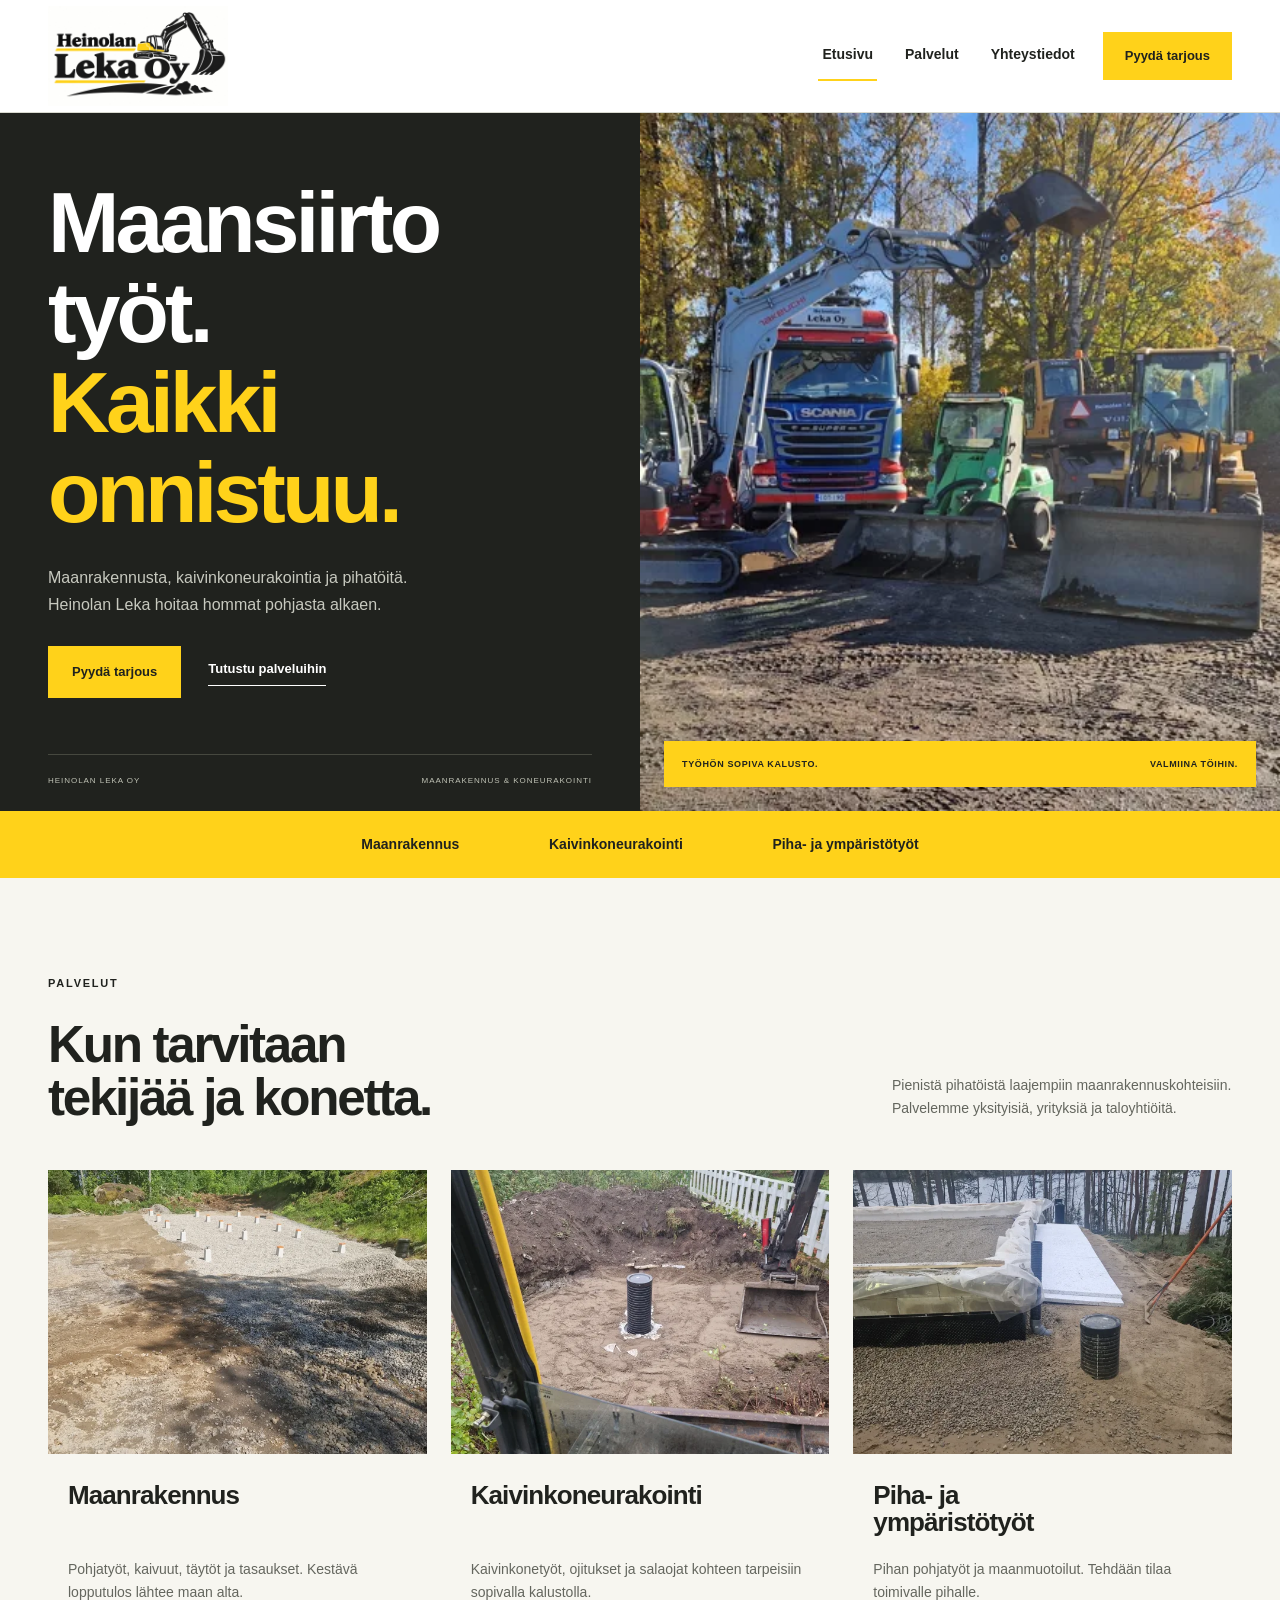
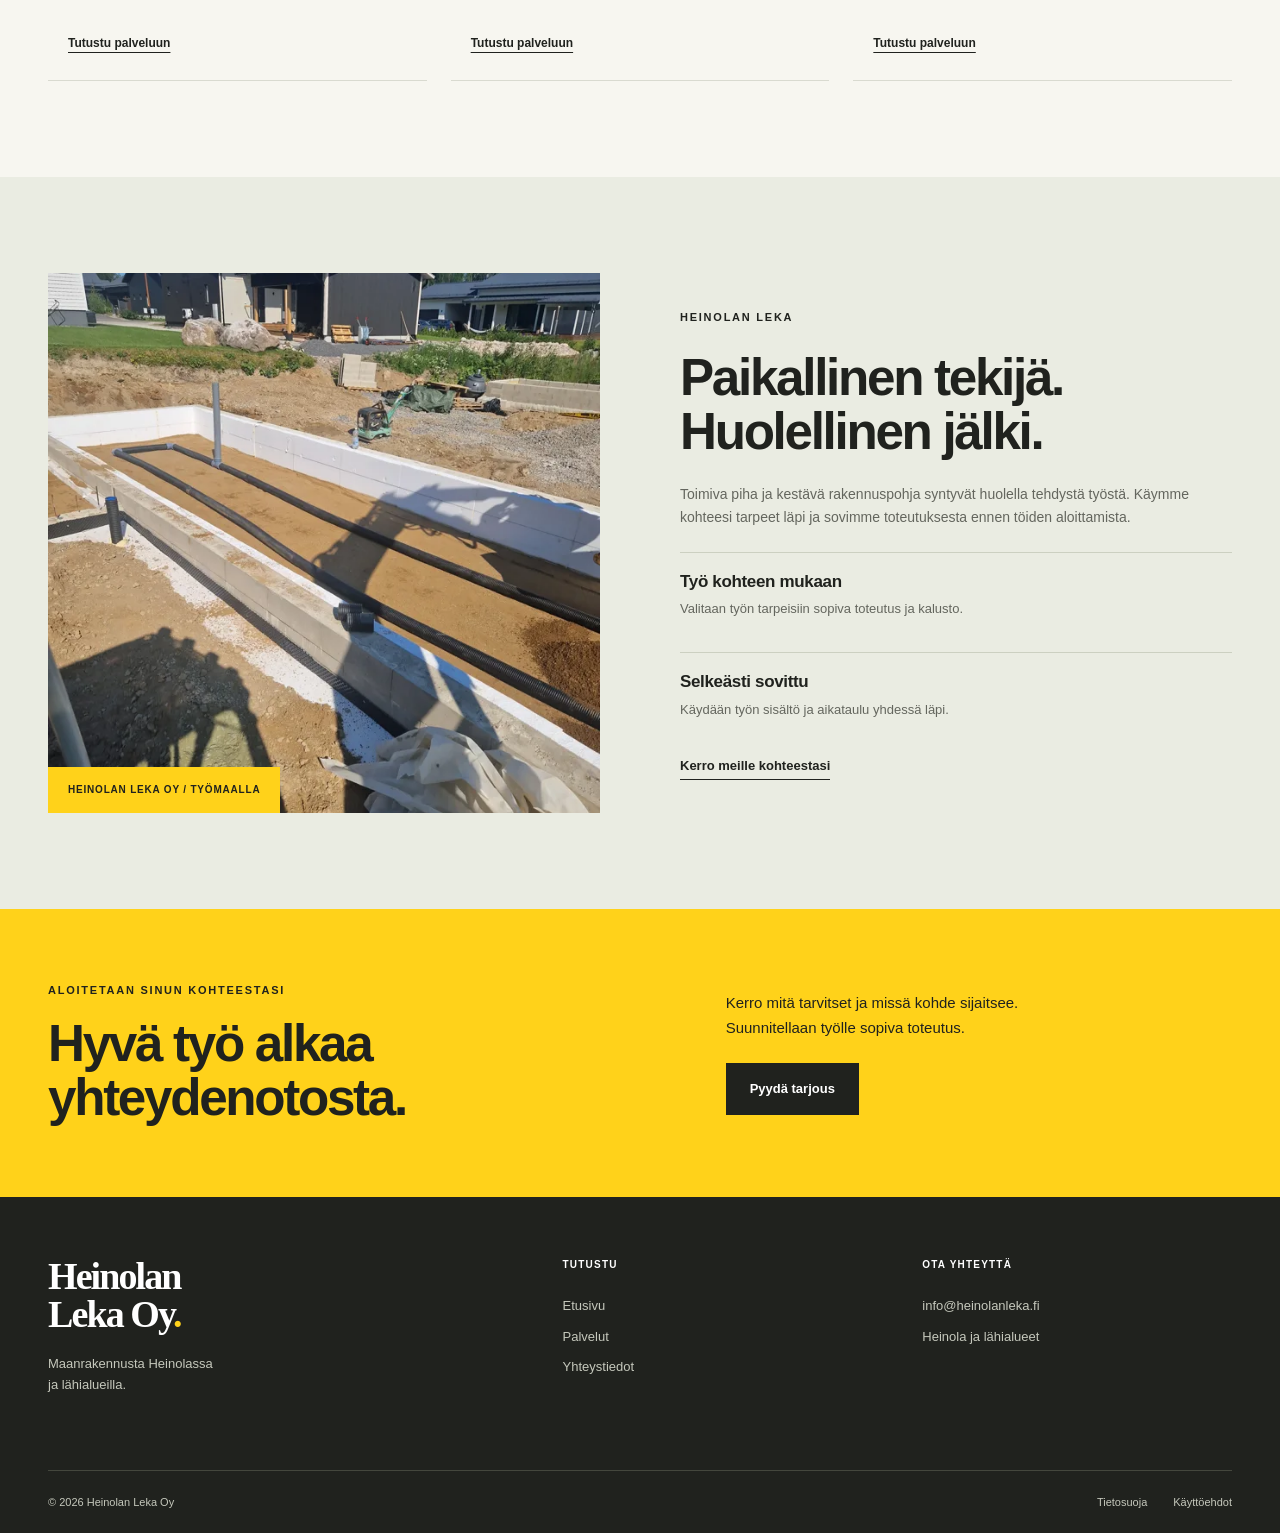
==== index.html @ 3a30fe79 "Add files via upload" ====
<!doctype html>
<html lang="fi">
  <head>
    <meta charset="UTF-8">
    <meta name="viewport" content="width=device-width, initial-scale=1">
    <meta name="description" content="Heinolan Leka Oy – maanrakennus, kaivinkonetyöt ja pihatyöt Heinolassa ja lähialueilla.">
    <meta name="theme-color" content="#ffd21a">
    <title>Maanrakennus ja koneurakointi | Heinolan Leka Oy</title>
    <link rel="stylesheet" href="styles.css">
    <script src="navigation.js" defer></script>
  </head>
  <body>
    <a class="skip-link" href="#sisalto">Siirry sisältöön</a>


    <header>
      <div class="container navigation">
        <a class="brand" href="index.html" aria-label="Heinolan Leka Oy, etusivu">
          <img src="assets/Logo.JPG" alt="Heinolan Leka Oy" width="1536" height="1024">
        </a>
        <button class="menu-toggle" type="button" aria-expanded="false" aria-controls="paavalikko" hidden>
          <span class="menu-icon" aria-hidden="true"><span></span><span></span><span></span></span>
          <span class="menu-label">Valikko</span>
        </button>
        <nav id="paavalikko" aria-label="Päänavigaatio">
          <a href="index.html" aria-current="page">Etusivu</a>
          <a href="palvelut.html">Palvelut</a>
          <a href="yhteystiedot.html">Yhteystiedot</a>
          <a class="button nav-cta" href="yhteystiedot.html">Pyydä tarjous</a>
        </nav>
      </div>
    </header>
    <main id="sisalto">

    
      <section class="hero">

        <div class="hero-copy">
          <h1>Maansiirto työt.<br><span>Kaikki<br>onnistuu.</span></h1>
          <p class="hero-description">Maanrakennusta, kaivinkoneurakointia ja pihatöitä. Heinolan Leka hoitaa hommat pohjasta alkaen.</p>

          <div class="hero-actions">
            <a class="button" href="yhteystiedot.html">Pyydä tarjous</a>
            <a class="text-link" href="palvelut.html">Tutustu palveluihin</a>
          </div>

          <div class="hero-footnote">
            <span>HEINOLAN LEKA OY</span>
            <span>MAANRAKENNUS & KONEURAKOINTI</span>
          </div>
        </div>

        <div class="hero-photo">
          <img src="assets/web/kalusto-1280.webp" srcset="assets/web/kalusto-640.webp 640w, assets/web/kalusto-1280.webp 1280w" sizes="(max-width: 700px) 100vw, 50vw" alt="Heinolan Leka Oy:n kaivinkoneita ja kuorma-auto" width="1280" height="960" fetchpriority="high">
          <div class="photo-caption">
            <span>TYÖHÖN SOPIVA KALUSTO.</span>
            <span>VALMIINA TÖIHIN.</span>
          </div>
        </div>
      </section>

      <div class="service-strip">
        <div class="container">
          <span>Maanrakennus</span>
          <span>Kaivinkoneurakointi</span>
          <span>Piha- ja ympäristötyöt</span>
        </div>
      </div>

      <section class="services">
        <div class="container">
          <div class="section-heading">
            <div>
              <p class="eyebrow">PALVELUT</p>
              <h2>Kun tarvitaan<br>tekijää ja konetta.</h2>
            </div>
            <p>Pienistä pihatöistä laajempiin maanrakennuskohteisiin. Palvelemme yksityisiä, yrityksiä ja taloyhtiöitä.</p>
          </div>
          <div class="service-grid">
            <a class="service-card" href="palvelut.html#maanrakennus">
              <img class="service-card-photo" src="assets/web/20250701_133553-1280.webp" srcset="assets/web/20250701_133553-640.webp 640w, assets/web/20250701_133553-1280.webp 1280w" sizes="(max-width: 700px) 100vw, 33vw" alt="Tasattu sorapohja ja perustusten paikat metsäisellä tontilla" width="1280" height="1707" loading="lazy">
              <h3>Maanrakennus</h3>
              <p>Pohjatyöt, kaivuut, täytöt ja tasaukset. Kestävä lopputulos lähtee maan alta.</p>
              <span class="card-link">Tutustu palveluun</span>
            </a><a class="service-card" href="palvelut.html#koneurakointi">
              <img class="service-card-photo" src="assets/web/20240918_081945-1280.webp" srcset="assets/web/20240918_081945-640.webp 640w, assets/web/20240918_081945-1280.webp 1280w" sizes="(max-width: 700px) 100vw, 33vw" alt="Kaivinkone pihan kaivuutöissä" width="1280" height="1707" loading="lazy">
              <h3>Kaivinkoneurakointi</h3>
              <p>Kaivinkonetyöt, ojitukset ja salaojat kohteen tarpeisiin sopivalla kalustolla.</p>
              <span class="card-link">Tutustu palveluun</span>
            </a><a class="service-card" href="palvelut.html#pihatyot">
              <img class="service-card-photo" src="assets/web/20251127_103217-1280.webp" srcset="assets/web/20251127_103217-640.webp 640w, assets/web/20251127_103217-1280.webp 1280w" sizes="(max-width: 700px) 100vw, 33vw" alt="Rakennuksen vierustan soratäyttöä ja tasattua piha-aluetta" width="1280" height="1707" loading="lazy">
              <h3>Piha- ja ympäristötyöt</h3>
              <p>Pihan pohjatyöt ja maanmuotoilut. Tehdään tilaa toimivalle pihalle.</p>
              <span class="card-link">Tutustu palveluun</span>
            </a>
          </div>
        </div>
      </section>

      <section class="about">

        <div class="container about-grid">
          <div class="equipment-photo">
            <img src="assets/web/20250718_104400-1280.webp" srcset="assets/web/20250718_104400-640.webp 640w, assets/web/20250718_104400-1280.webp 1280w" sizes="(max-width: 700px) 100vw, 50vw" alt="Rakennuksen perustuksia ja pohjatöitä kesäisellä työmaalla" width="1280" height="1707" loading="lazy">
            <span>HEINOLAN LEKA OY / TYÖMAALLA</span>
          </div>
          <div>
            <p class="eyebrow">HEINOLAN LEKA</p>
            <h2>Paikallinen tekijä.<br>Huolellinen jälki.</h2>
            <p>Toimiva piha ja kestävä rakennuspohja syntyvät huolella tehdystä työstä. Käymme kohteesi tarpeet läpi ja sovimme toteutuksesta ennen töiden aloittamista.</p>
            <div class="principle">
              <div>
                <h3>Työ kohteen mukaan</h3>
                <p>Valitaan työn tarpeisiin sopiva toteutus ja kalusto.</p>
              </div>
            </div>
            <div class="principle">
              <div>
                <h3>Selkeästi sovittu</h3>
                <p>Käydään työn sisältö ja aikataulu yhdessä läpi.</p>
              </div>
            </div>
            <a class="text-link" href="yhteystiedot.html">Kerro meille kohteestasi</a>
          </div>
        </div>
      </section>

      <section class="cta">
        <div class="container">
          <div>
            <p class="eyebrow">ALOITETAAN SINUN KOHTEESTASI</p>
            <h2>Hyvä työ alkaa<br>yhteydenotosta.</h2>
          </div>
          <div>
            <p>Kerro mitä tarvitset ja missä kohde sijaitsee.<br>Suunnitellaan työlle sopiva toteutus.</p>
            <a class="button dark" href="yhteystiedot.html">Pyydä tarjous</a>
          </div>
        </div>
      </section>
    </main>

    <footer>

      <div class="container footer-main">
        <div>
          <a class="footer-brand" href="index.html">Heinolan<br>Leka Oy<span>.</span></a>
          <p>Maanrakennusta Heinolassa<br>ja lähialueilla.</p>
        </div>
        <div>
          <p class="footer-label">TUTUSTU</p>
          <a href="index.html">Etusivu</a>
          <a href="palvelut.html">Palvelut</a>
          <a href="yhteystiedot.html">Yhteystiedot</a>
        </div>
        <div>
          <p class="footer-label">OTA YHTEYTTÄ</p>
          <a href="mailto:info@heinolanleka.fi">info@heinolanleka.fi</a>
          <p>Heinola ja lähialueet</p>
        </div>
      </div>

      <div class="container footer-bottom">
        <span>© 2026 Heinolan Leka Oy</span>
        <div>
          <a href="tietosuoja.html">Tietosuoja</a>
          <a href="kayttoehdot.html">Käyttöehdot</a>
        </div>
      </div>
    </footer>
  </body>
</html>
---- styles.css ----
:root{--yellow:#ffd21a;--ink:#20221e;--paper:#f7f6f0;--muted:#64665e;--line:#d9dad0}*{box-sizing:border-box}html{scroll-behavior:smooth;scroll-padding-top:24px}body{margin:0;background:var(--paper);color:var(--ink);font:16px/1.65 Arial,Helvetica,sans-serif}a{color:inherit;text-decoration:none}img{display:block;max-width:100%}p{margin:0 0 22px}h1,h2,h3{margin:0;font-weight:800;line-height:1.05;letter-spacing:-.045em}h1{font-size:clamp(54px,6.7vw,102px)}h2{font-size:clamp(36px,4vw,58px)}h3{font-size:26px;letter-spacing:-.035em}.container{width:min(1240px,calc(100% - 96px));margin-inline:auto}section{padding:96px 0}.eyebrow{font-size:11px;font-weight:700;letter-spacing:.16em;margin-bottom:25px}.button{display:inline-flex;align-items:center;justify-content:space-between;gap:32px;padding:17px 24px;background:var(--yellow);color:var(--ink);font-size:13px;font-weight:700;line-height:1.4;transition:background .2s,transform .2s}.button:hover{background:#edbf00;transform:translateY(-2px)}.button.dark{background:var(--ink);color:white}.button.dark:hover{background:#3c4036}.text-link{font-size:13px;font-weight:700;border-bottom:1px solid;padding-bottom:6px}.text-link:hover{color:#706000}a:focus-visible{outline:3px solid #937700;outline-offset:5px}.skip-link{position:fixed;top:-80px;left:12px;z-index:10;padding:12px;background:var(--yellow)}.skip-link:focus{top:12px}header{background:#fff;border-bottom:1px solid var(--line)}.navigation{display:flex;align-items:center;justify-content:space-between;min-height:112px;gap:28px}.brand{width:180px;height:100px;overflow:hidden;display:flex;align-items:center}.brand img{width:180px;height:120px;object-fit:contain}.navigation nav{display:flex;gap:36px;margin-left:auto;margin-right:34px;font-size:13px;font-weight:700}.navigation nav a{padding:12px 0;border-bottom:2px solid transparent}.navigation nav a:hover,.navigation nav a[aria-current]{border-color:var(--yellow)}.hero{display:grid;grid-template-columns:1fr 1fr;padding:0;background:var(--ink);color:white}.hero-copy{padding:64px 48px 24px max(48px,calc((100vw - 1240px)/2));display:flex;flex-direction:column}.hero h1 span{color:var(--yellow)}.hero-description{max-width:405px;font-size:16px;color:#c7c9bf;margin:28px 0}.hero-actions{display:flex;align-items:center;gap:27px;margin-bottom:56px}.hero-actions .text-link:hover{color:var(--yellow)}.hero-footnote{border-top:1px solid #46483f;padding-top:19px;display:flex;justify-content:space-between;gap:15px;font-size:8px;letter-spacing:.12em;color:#c0c3b6;margin-top:auto}.hero-photo{position:relative;min-height:660px;overflow:hidden}.hero-photo>img{width:100%;height:100%;position:absolute;object-fit:cover;object-position:56% center}.photo-caption{position:absolute;bottom:24px;left:24px;right:24px;display:flex;justify-content:space-between;gap:16px;background:var(--yellow);padding:16px 18px;font-size:9px;color:var(--ink);font-weight:700;letter-spacing:.07em}.service-strip{background:var(--yellow);padding:22px 0}.service-strip .container{display:flex;align-items:center;justify-content:space-between;gap:20px;font-size:14px;font-weight:700}.section-heading{display:flex;justify-content:space-between;align-items:flex-end;gap:60px;margin-bottom:45px}.section-heading>p{max-width:340px;color:var(--muted);font-size:14px;margin:0 0 5px}.service-grid{display:grid;grid-template-columns:repeat(3,1fr);border:1px solid var(--line)}.service-card{padding:30px;display:flex;flex-direction:column;transition:background .2s}.service-card+.service-card{border-left:1px solid var(--line)}.service-card:hover{background:#eeede3}.service-card h3{max-width:250px;min-height:56px}.service-card p{color:var(--muted);font-size:14px;margin:20px 0 30px}.card-link{margin-top:auto;font-size:12px;font-weight:700;display:flex;justify-content:space-between}.about{background:#eaece2}.about-grid{display:grid;grid-template-columns:1fr 1fr;gap:80px;align-items:center}.equipment-photo{position:relative;height:540px}.equipment-photo img{height:100%;width:100%;object-fit:cover}.equipment-photo>span{position:absolute;bottom:0;left:0;padding:15px 20px;background:var(--yellow);font-size:10px;letter-spacing:.08em;font-weight:700}.about-grid h2{margin-bottom:25px}.about-grid>div>p:not(.eyebrow){color:var(--muted);font-size:14px}.principle{display:flex;gap:22px;border-top:1px solid #ccd0c1;padding-top:20px;margin-bottom:10px}.principle h3{font-size:17px;letter-spacing:-.02em;margin-bottom:8px}.principle p{font-size:13px;color:var(--muted)}.cta{background:var(--yellow);padding:72px 0}.cta .container{display:grid;grid-template-columns:1.2fr 1fr;gap:70px;align-items:center}.cta p:not(.eyebrow){font-size:15px}.cta .eyebrow{margin-bottom:18px}footer{background:var(--ink);color:#c5c8bc;padding:60px 0 0;font-size:13px}.footer-main{display:grid;grid-template-columns:1.5fr 1fr 1fr;gap:50px;padding-bottom:52px}.footer-brand{font-family:Georgia,serif;font-size:38px;font-weight:bold;color:white;line-height:1;letter-spacing:-.05em;margin-bottom:20px!important}.footer-brand span{color:var(--yellow)}.footer-main a{display:block;margin-bottom:9px}.footer-main a:hover{color:var(--yellow)}.footer-label{font-size:10px;letter-spacing:.12em;color:#fff;font-weight:700}.footer-bottom{border-top:1px solid #44473d;padding-block:22px;display:flex;justify-content:space-between;font-size:11px}.footer-bottom div{display:flex;gap:26px}.page-heading{background:var(--ink);color:white;padding:80px 0}.page-heading h1{font-size:clamp(50px,6vw,82px)}.page-heading h1 span{color:var(--yellow)}.page-heading>.container>p:last-child{max-width:540px;margin:26px 0 0;color:#c7c9bf}.details{padding:25px 0 70px}.detail-row{display:grid;grid-template-columns:1.8fr 1fr;gap:35px;padding:65px 0;border-bottom:1px solid var(--line);scroll-margin-top:20px}.detail-row h2{font-size:36px;margin-bottom:22px}.detail-row p{color:var(--muted);max-width:570px}.detail-row ul{list-style:none;padding:0;margin:0 0 0 25px}.detail-row li{padding:12px 0;border-bottom:1px solid var(--line);font-size:14px}.contact-grid{display:grid;grid-template-columns:1fr 1fr;gap:85px}.contact-email{display:flex;justify-content:space-between;gap:15px;font-size:clamp(18px,2.3vw,30px);border-bottom:1px solid var(--line);padding:35px 0 22px;letter-spacing:-.035em}.contact-email:hover{color:#746000}.area{margin-top:26px;font-size:14px}.contact-guide{background:#eaece2;padding:38px}.contact-guide h3{font-size:28px}.contact-guide ul{padding-left:22px;color:var(--muted);font-size:14px;margin:25px 0}.contact-guide li{padding:5px 0}.contact-photo{height:350px}.contact-photo img{width:100%;height:100%;object-fit:cover;object-position:center 57%}.legal-page{max-width:780px}.legal-page h1{font-size:clamp(38px,6vw,64px);overflow-wrap:anywhere}.legal-page h2{font-size:26px;margin:35px 0 18px}.legal-page p{color:var(--muted)}
@media(min-width:1600px){.hero-copy{padding-right:80px}.hero-photo{min-height:740px}}
@media(max-width:1000px){.container{width:calc(100% - 48px)}.navigation nav{gap:22px;margin-right:0}.hero-copy{padding:45px 26px 24px}.hero h1{font-size:70px}.hero-photo{min-height:630px}.hero-actions{align-items:flex-start;flex-direction:column;gap:22px}.hero-footnote{flex-direction:column;gap:5px}.about-grid{gap:40px}.service-card{padding:24px}.service-card h3{font-size:24px}.contact-grid{gap:35px}}
@media(max-width:700px){section{padding:60px 0}.container{width:calc(100% - 36px)}.navigation{min-height:0;gap:12px;flex-wrap:wrap;padding-top:4px}.brand{width:135px;height:83px}.brand img{width:135px;height:90px}.navigation .nav-cta{order:1;padding:12px 16px;font-size:12px;gap:18px}.navigation nav{order:2;flex-basis:100%;justify-content:space-between;margin:0;gap:20px;border-top:1px solid var(--line);font-size:12px}.navigation nav a{padding:12px 0}.hero{grid-template-columns:1fr}.hero-copy{padding:38px 22px 22px}.hero h1{font-size:clamp(58px,13vw,82px)}.hero-description{max-width:390px;font-size:15px;margin:24px 0}.hero-actions{flex-direction:row;align-items:center;gap:20px;margin-bottom:35px}.hero-actions .button{padding:15px 18px;gap:20px}.hero-actions .text-link{font-size:12px}.hero-footnote{flex-direction:row;font-size:7px;gap:10px}.hero-photo{min-height:340px}.photo-caption{left:18px;right:18px;bottom:18px;font-size:8px;padding:13px}.service-strip{padding:17px 0}.service-strip .container{gap:10px;flex-wrap:wrap;justify-content:center;font-size:10px}.section-heading{display:block;margin-bottom:30px}.section-heading>p{margin-top:24px;max-width:100%}.service-grid{grid-template-columns:1fr}.service-card+.service-card{border-left:0;border-top:1px solid var(--line)}.service-card h3{min-height:0;max-width:none;font-size:28px}.service-card p{margin:18px 0 24px}.about-grid{grid-template-columns:1fr;gap:35px}.equipment-photo{height:330px}.cta .container{grid-template-columns:1fr;gap:28px}.cta{padding:52px 0}.footer-main{grid-template-columns:1fr 1fr;gap:30px}.footer-main>div:first-child{grid-column:1/-1}.footer-main>div:last-child{overflow-wrap:anywhere}.footer-bottom{gap:15px;flex-wrap:wrap}.page-heading{padding:54px 0}.detail-row{grid-template-columns:1fr;gap:15px;padding:40px 0}.detail-row h2{font-size:29px;overflow-wrap:anywhere}.detail-row ul{grid-column:1;margin:12px 0 0}.contact-grid{grid-template-columns:1fr;gap:40px}.contact-guide{padding:28px}.contact-photo{height:260px}.eyebrow{font-size:10px;margin-bottom:20px}}
@media(prefers-reduced-motion:reduce){html{scroll-behavior:auto}*,*:before,*:after{transition:none!important}}

.service-strip .container{justify-content:center;gap:clamp(24px,7vw,110px)}
.service-grid{border:0;gap:24px}
.service-card{padding:0 0 26px;border-bottom:1px solid var(--line)}
.service-card+.service-card{border-left:0}
.service-card-photo{width:100%;height:auto;aspect-ratio:4/3;object-fit:cover;object-position:center 48%;margin-bottom:28px}
.service-card h3,.service-card p,.service-card .card-link{margin-left:20px;margin-right:20px}
.card-link{text-decoration:underline;text-underline-offset:5px}
.detail-row{grid-template-columns:1fr 1fr;gap:64px;align-items:center}
.detail-row>div{min-width:0}
.detail-row ul{margin:28px 0 0;max-width:570px}
.detail-photo{width:100%;height:auto;aspect-ratio:4/5;object-fit:cover;max-height:580px}
.detail-row:nth-child(even) .detail-photo{grid-column:1;grid-row:1}
.detail-row:nth-child(even)>div{grid-column:2;grid-row:1}
.equipment-photo img{object-position:center 48%}
@media(max-width:1000px){.detail-row{gap:32px}.service-grid{gap:16px}.service-card h3,.service-card p,.service-card .card-link{margin-left:12px;margin-right:12px}}
@media(max-width:700px){.service-strip .container{gap:8px 22px}.service-grid{gap:30px}.service-card+.service-card{border-top:0}.service-card-photo{aspect-ratio:4/3;margin-bottom:24px}.detail-row{grid-template-columns:1fr;gap:28px}.detail-row:nth-child(even) .detail-photo,.detail-row:nth-child(even)>div{grid-column:auto;grid-row:auto}.detail-photo{aspect-ratio:4/3;max-height:none}.equipment-photo{height:auto;aspect-ratio:4/5}}

.service-card h3,.detail-row h2{overflow-wrap:anywhere}

[hidden]{display:none!important}
.navigation{flex-wrap:wrap;gap:0 24px;padding-block:6px}
.brand{flex-shrink:0}
.menu-toggle{display:inline-flex;align-items:center;justify-content:center;gap:12px;min-height:48px;margin-left:auto;padding:12px 16px;border:1px solid var(--line);background:var(--paper);color:var(--ink);font:700 13px/1.4 Arial,Helvetica,sans-serif;cursor:pointer}
.menu-toggle:hover{background:var(--yellow)}
.menu-toggle:focus-visible{outline:3px solid #937700;outline-offset:5px}
.menu-icon{display:grid;gap:5px;width:22px}
.menu-icon span{height:2px;background:currentColor;transition:transform .2s,opacity .2s}
.menu-toggle[aria-expanded="true"] .menu-icon span:first-child{transform:translateY(7px) rotate(45deg)}
.menu-toggle[aria-expanded="true"] .menu-icon span:nth-child(2){opacity:0}
.menu-toggle[aria-expanded="true"] .menu-icon span:last-child{transform:translateY(-7px) rotate(-45deg)}
.navigation nav{order:2;flex-basis:100%;display:flex;align-items:center;justify-content:flex-end;flex-wrap:wrap;gap:12px 32px;margin:0;padding:16px 0;border-top:1px solid var(--line);font-size:14px}
.navigation nav a{min-height:48px;display:inline-flex;align-items:center;padding:12px 4px}
.navigation nav .nav-cta{padding:14px 22px;border:0}
@media(min-width:901px){
  .navigation{flex-wrap:nowrap}
  .navigation nav{flex-basis:auto;flex-wrap:nowrap;margin-left:auto;padding:0;border-top:0;gap:24px}
}

.hero>*,.about-grid>*,.service-grid>*,.contact-grid>*,.cta .container>*,.footer-main>*{min-width:0}
h1,h2,h3,.contact-email{overflow-wrap:anywhere}
.hero-actions,.hero-footnote,.photo-caption{flex-wrap:wrap}
.button{max-width:100%}
@media(min-width:701px) and (max-width:1000px){
  .hero h1{font-size:clamp(48px,7vw,70px)}
  .service-grid{grid-template-columns:repeat(2,minmax(0,1fr))}
  .service-card:last-child{grid-column:1/-1;max-width:calc((100% - 16px)/2)}
  .section-heading{gap:32px}
  .about-grid{gap:28px}
  .cta .container{gap:32px}
  .footer-main{gap:24px}
}
@media(max-width:700px){
  .navigation nav{align-items:stretch;flex-direction:column;gap:4px;padding-block:12px 18px}
  .navigation nav a{padding-inline:14px}
  .navigation nav .nav-cta{justify-content:center;margin-top:8px;font-size:14px}
  .hero h1{font-size:clamp(46px,12vw,82px)}
  .page-heading h1{font-size:clamp(38px,9vw,60px)}
  .hero-actions{gap:18px 20px}
  .hero-actions .text-link{display:inline-flex;align-items:center;min-height:44px}
  .footer-bottom a{display:inline-flex;align-items:center;min-height:44px}
  .footer-main a:not(.footer-brand){min-height:44px;display:flex;align-items:center}
}
@media(max-width:380px){
  .menu-toggle{padding:12px;gap:8px;font-size:12px}
  .navigation{column-gap:8px}
  .footer-main{grid-template-columns:1fr}
  .contact-guide{padding:22px}
}
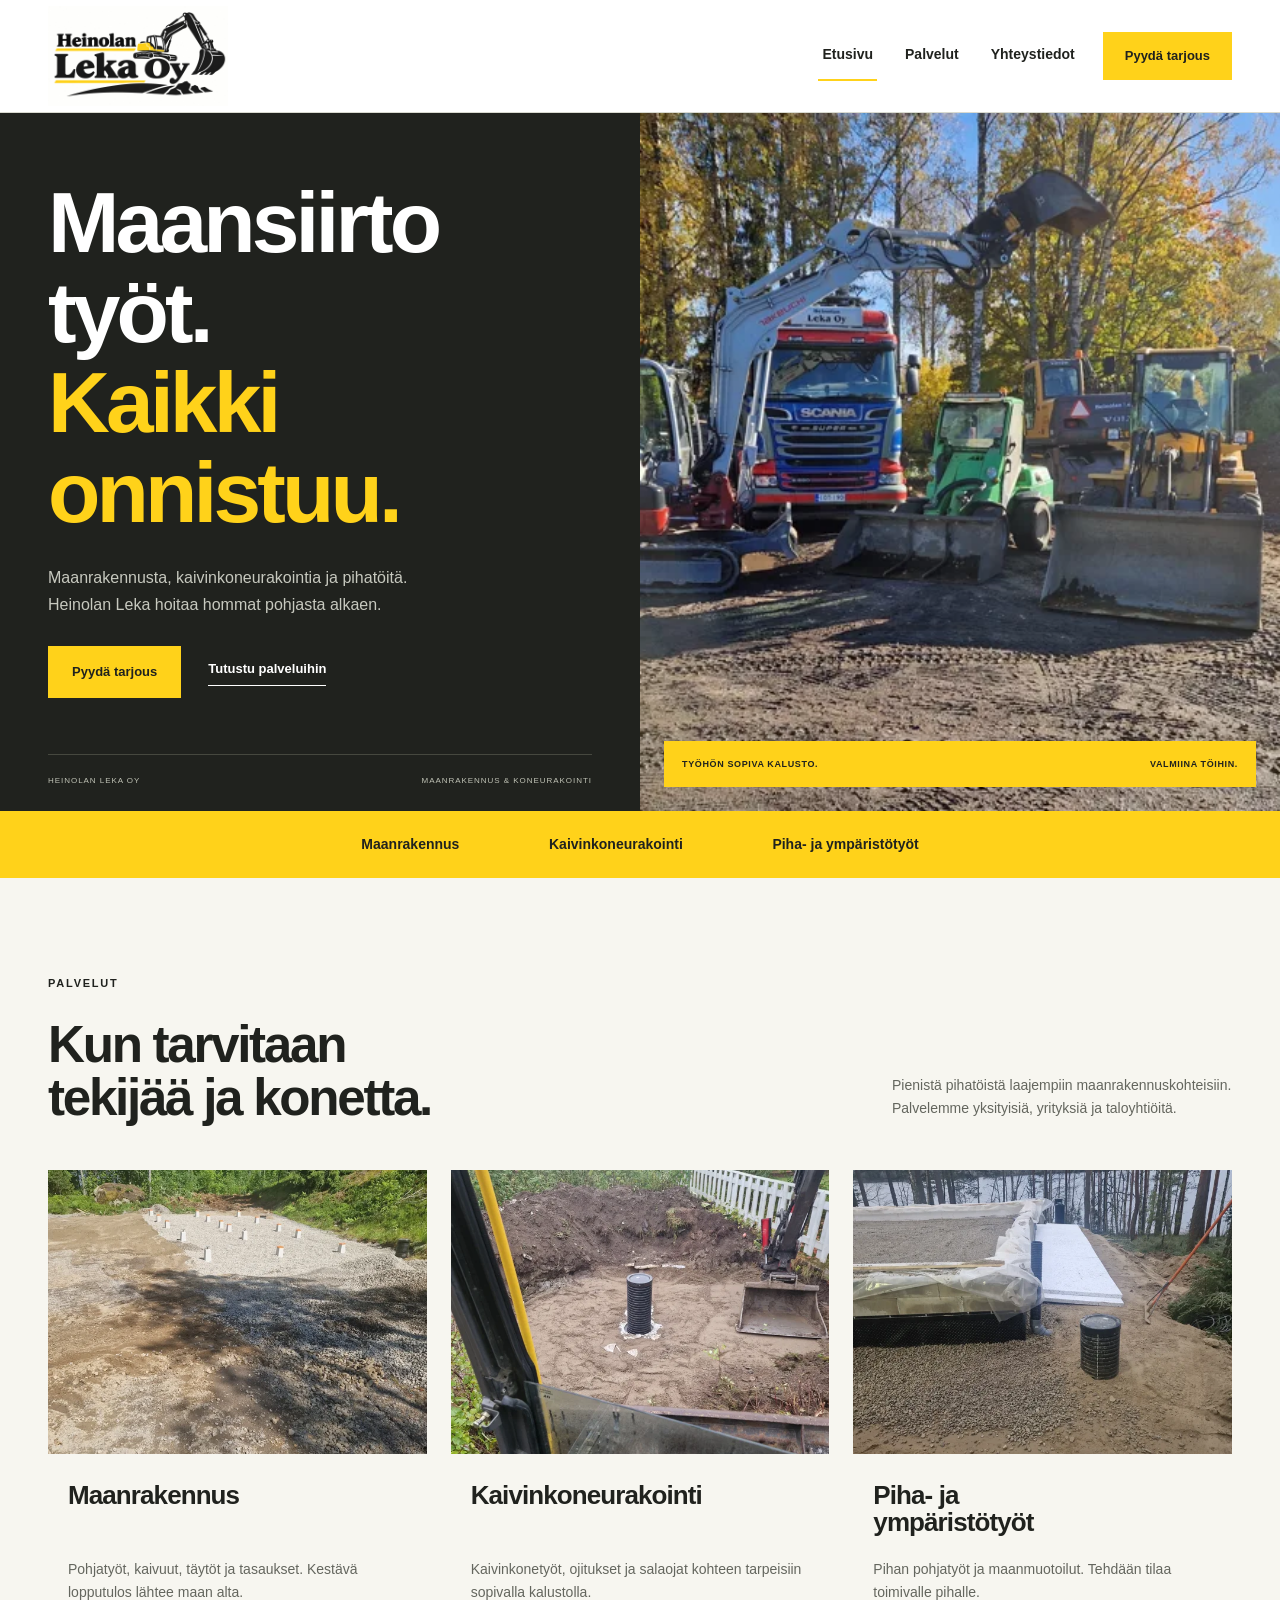
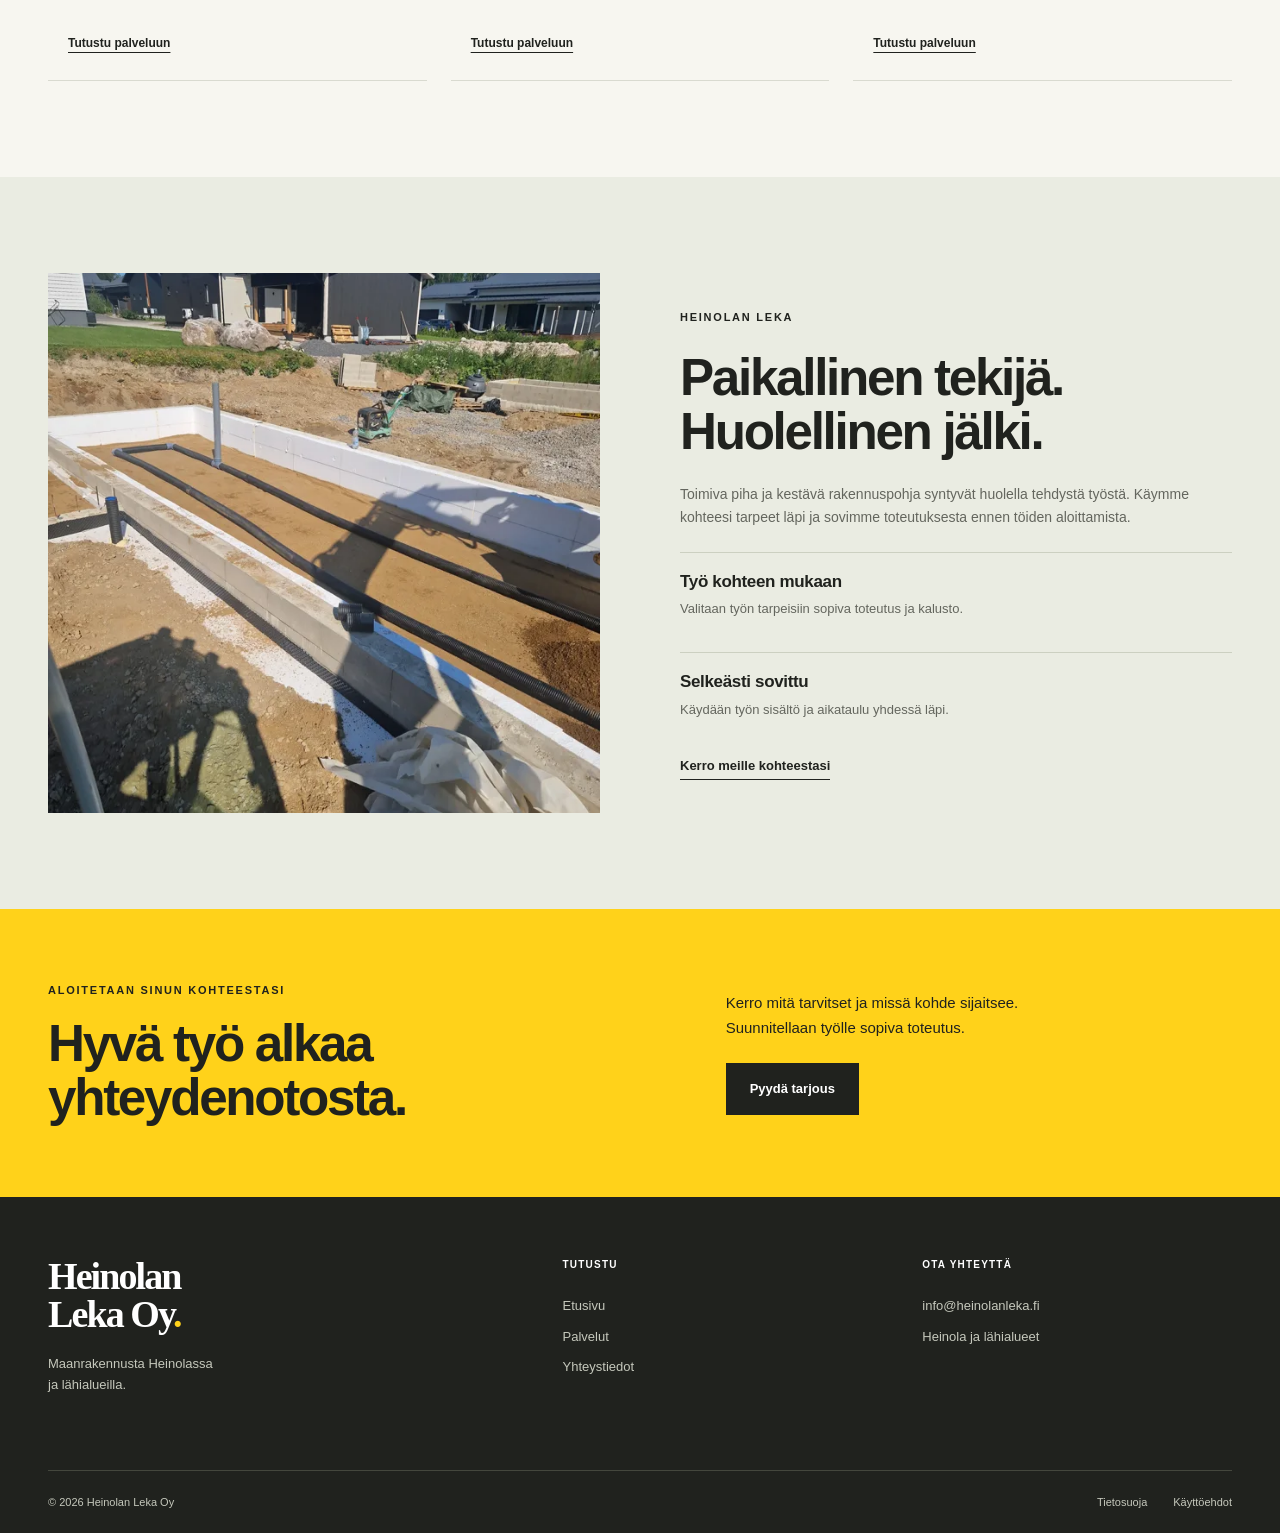
==== commit 577a4169: "Remove span with company name from about section Removed the span element containing the text 'HEINO" ====
--- a/index.html
+++ b/index.html
@@ -102,7 +102,6 @@
         <div class="container about-grid">
           <div class="equipment-photo">
             <img src="assets/web/20250718_104400-1280.webp" srcset="assets/web/20250718_104400-640.webp 640w, assets/web/20250718_104400-1280.webp 1280w" sizes="(max-width: 700px) 100vw, 50vw" alt="Rakennuksen perustuksia ja pohjatöitä kesäisellä työmaalla" width="1280" height="1707" loading="lazy">
-            <span>HEINOLAN LEKA OY / TYÖMAALLA</span>
           </div>
           <div>
             <p class="eyebrow">HEINOLAN LEKA</p>
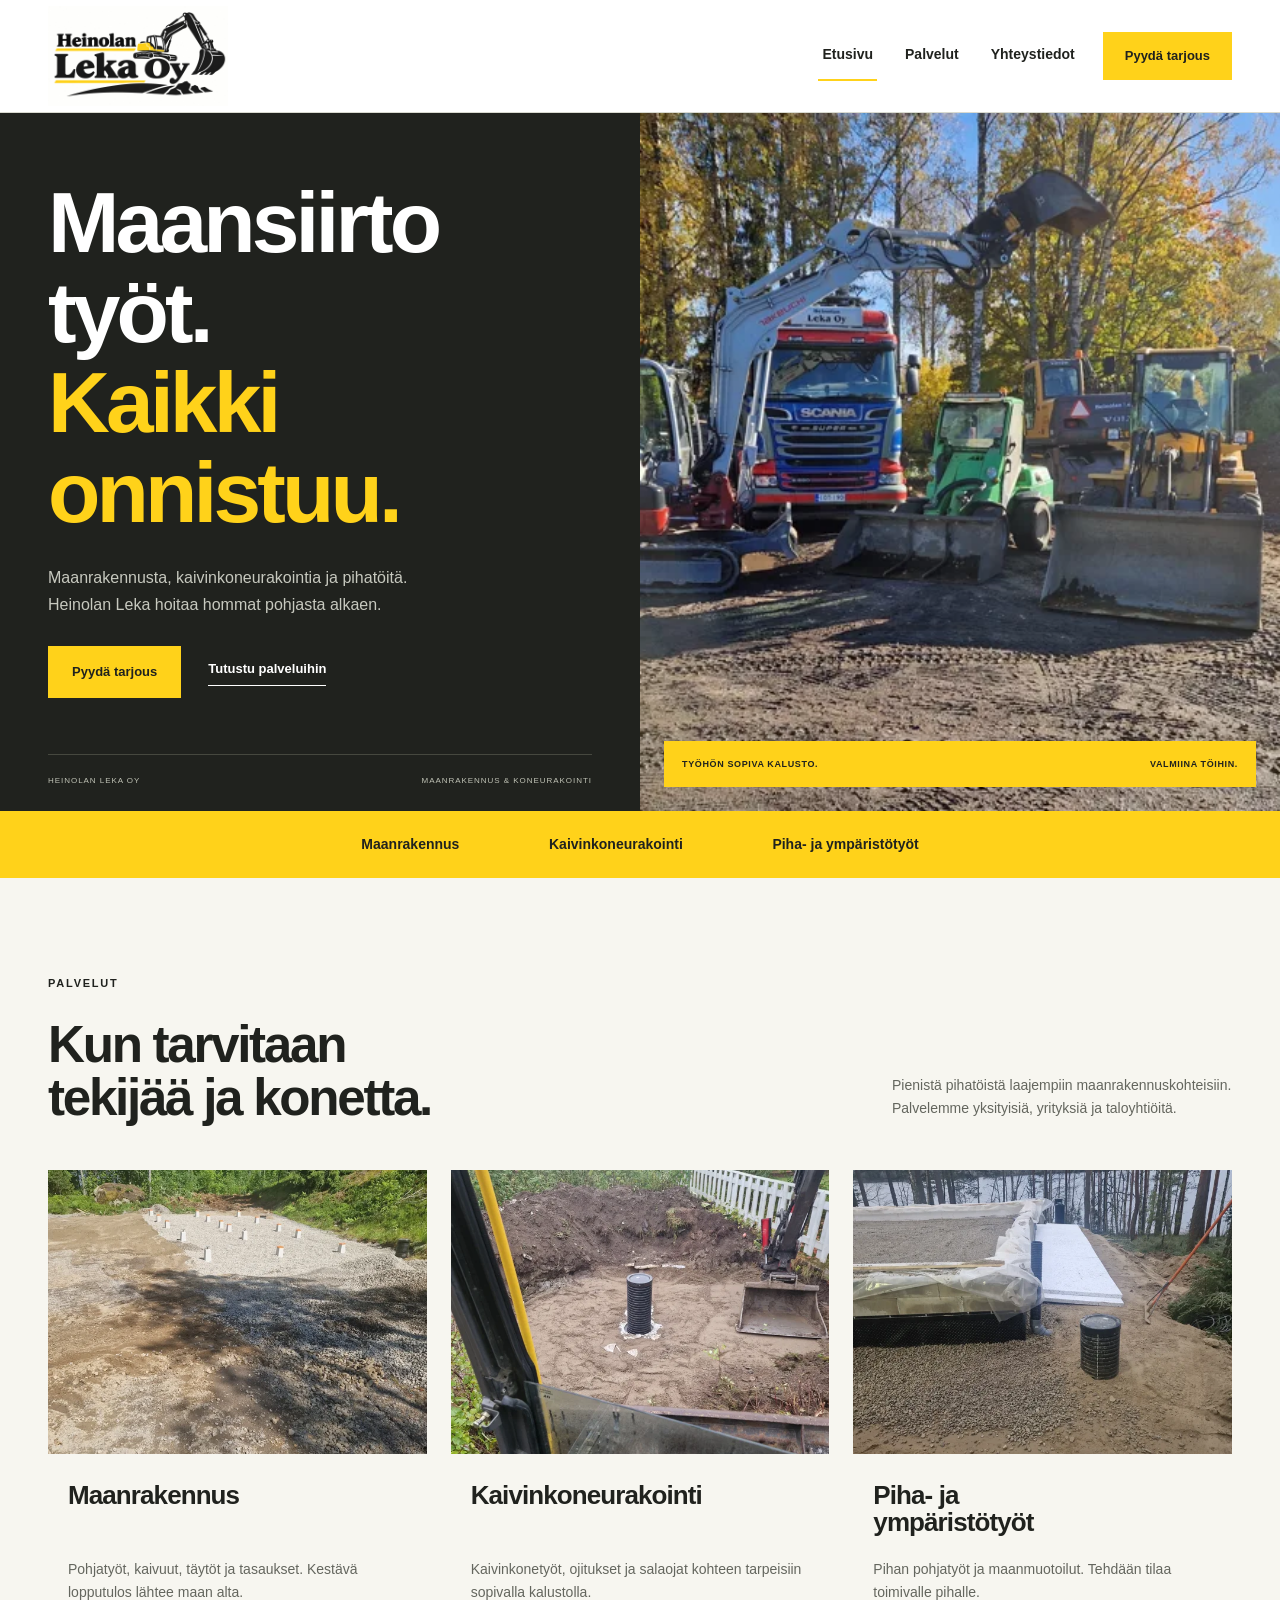
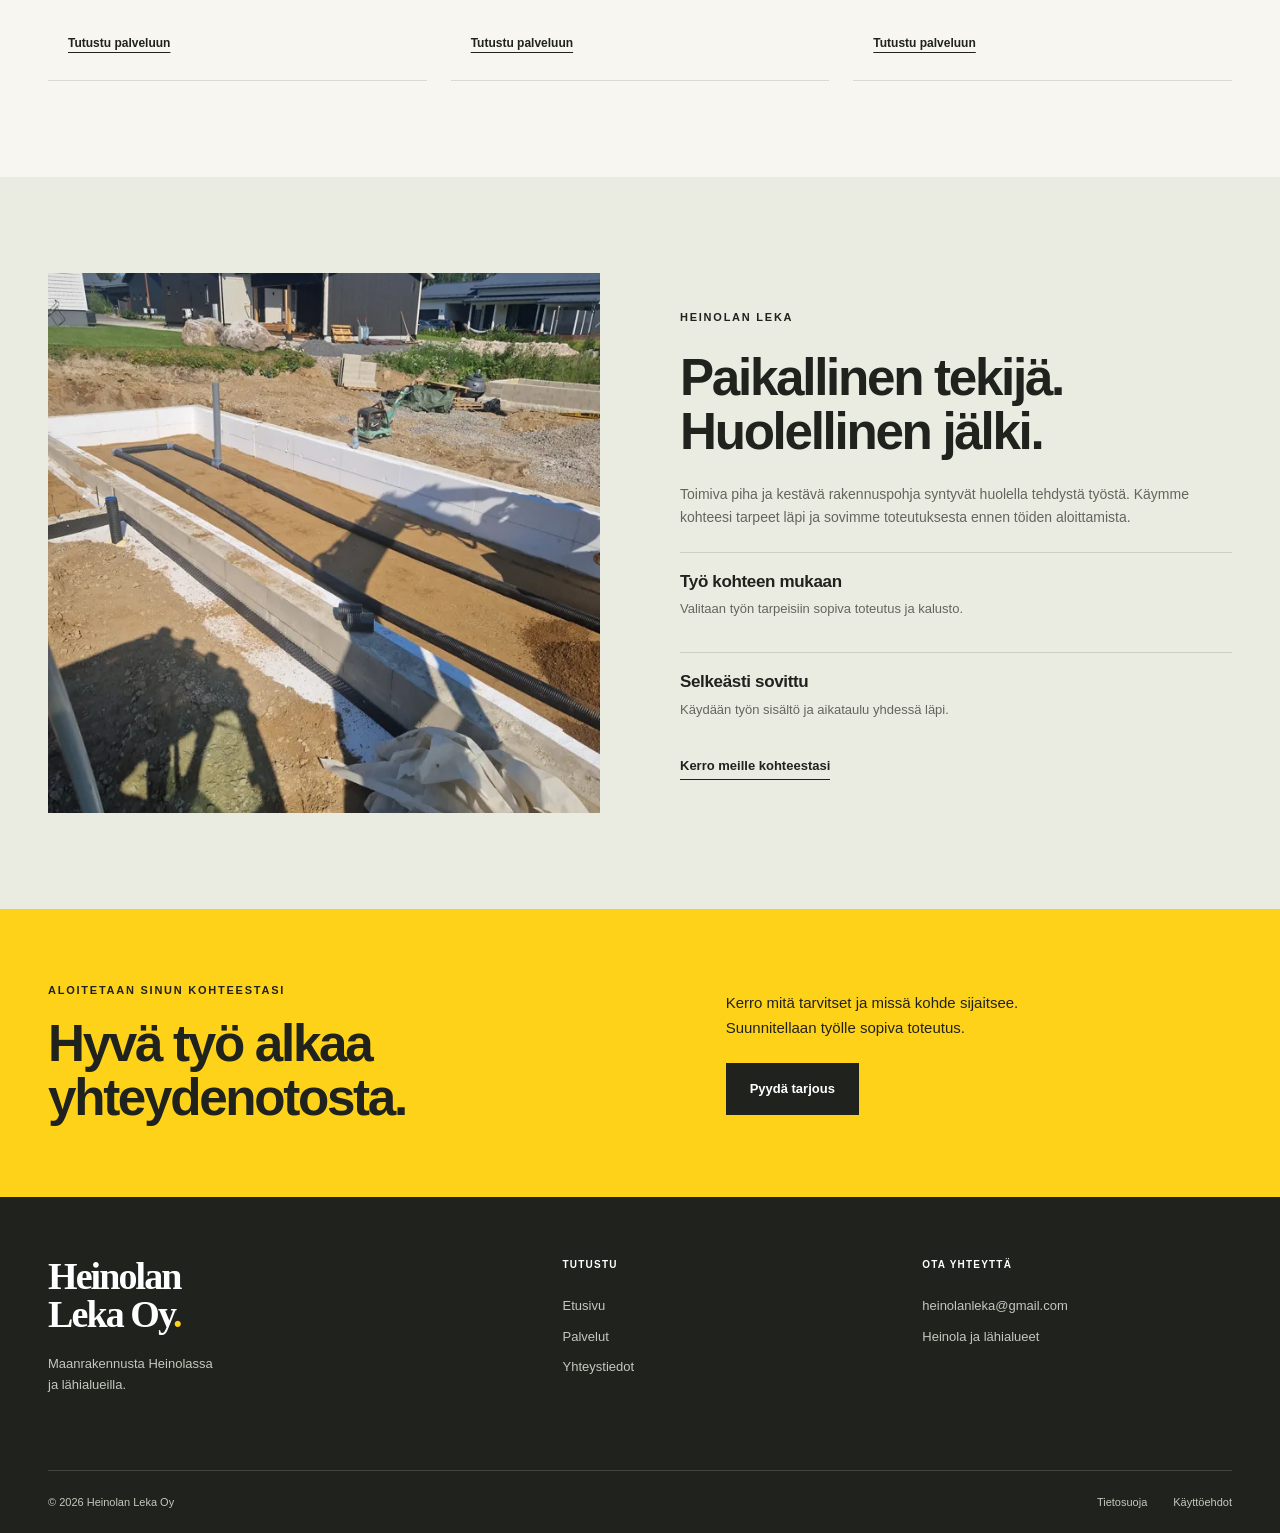
==== commit 3f6929de: "Update email address in footer" ====
--- a/index.html
+++ b/index.html
@@ -153,7 +153,7 @@
         </div>
         <div>
           <p class="footer-label">OTA YHTEYTTÄ</p>
-          <a href="mailto:info@heinolanleka.fi">info@heinolanleka.fi</a>
+          <a href="mailto:info@heinolanleka.fi">heinolanleka@gmail.com</a>
           <p>Heinola ja lähialueet</p>
         </div>
       </div>
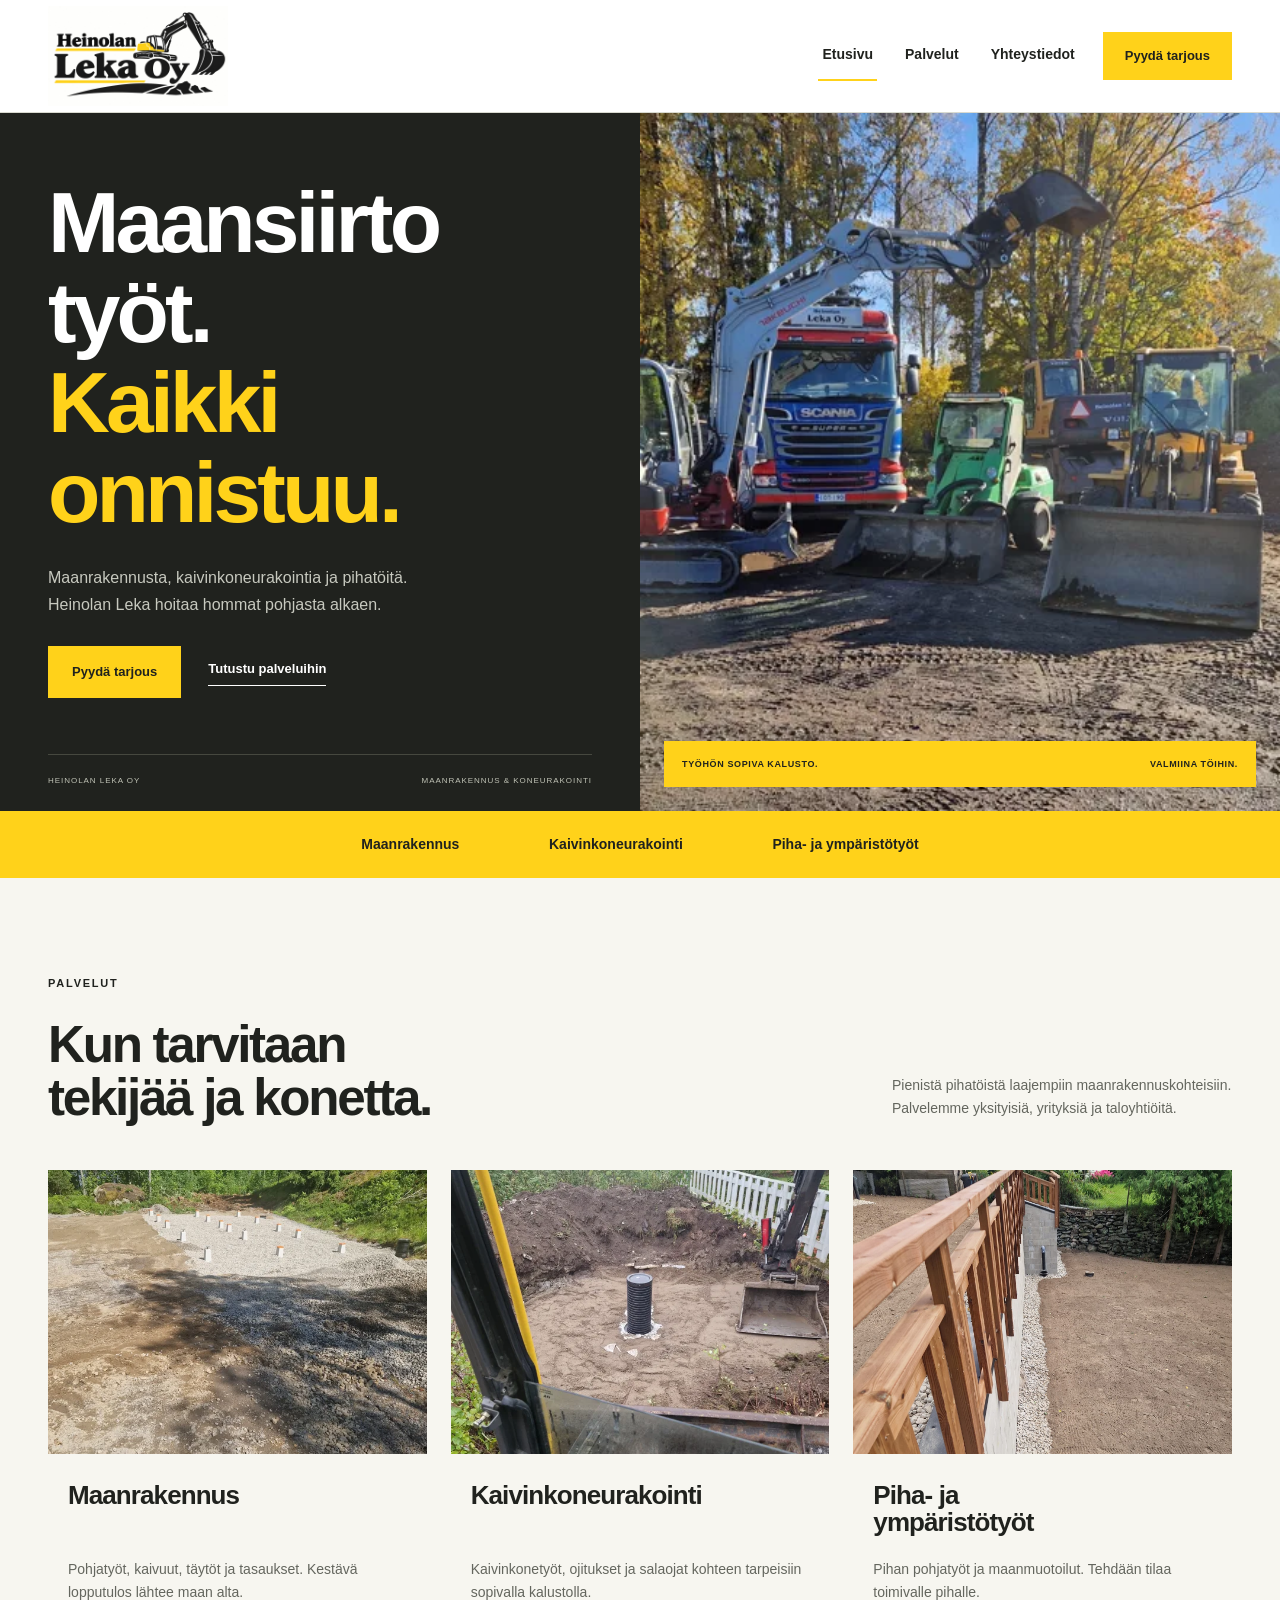
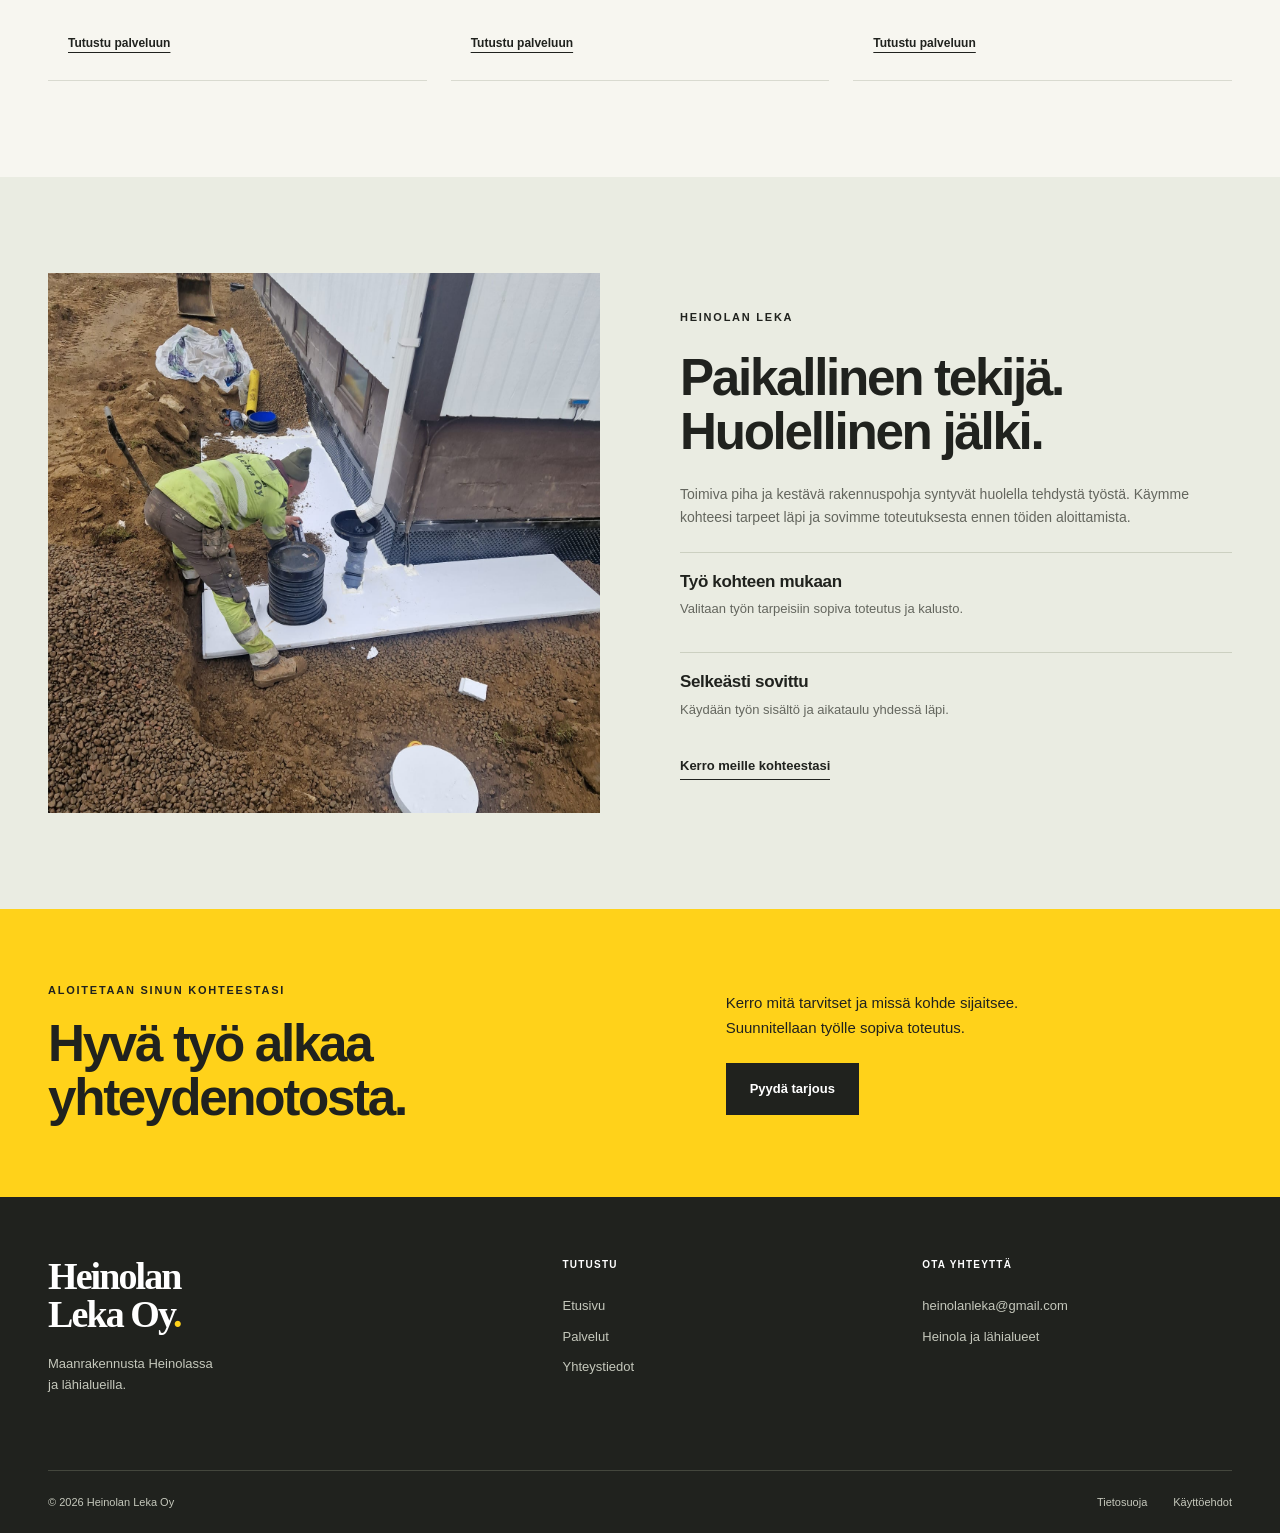
==== commit 1622b26b: "Add files via upload" ====
--- a/index.html
+++ b/index.html
@@ -88,7 +88,7 @@
               <p>Kaivinkonetyöt, ojitukset ja salaojat kohteen tarpeisiin sopivalla kalustolla.</p>
               <span class="card-link">Tutustu palveluun</span>
             </a><a class="service-card" href="palvelut.html#pihatyot">
-              <img class="service-card-photo" src="assets/web/20251127_103217-1280.webp" srcset="assets/web/20251127_103217-640.webp 640w, assets/web/20251127_103217-1280.webp 1280w" sizes="(max-width: 700px) 100vw, 33vw" alt="Rakennuksen vierustan soratäyttöä ja tasattua piha-aluetta" width="1280" height="1707" loading="lazy">
+              <img class="service-card-photo yard-photo" src="assets/de7e1785-3e5e-4574-bfc2-f63564af2128.jpeg" alt="Tasattu piha ja tukimuuri puukaiteineen" width="1500" height="2000" loading="lazy">
               <h3>Piha- ja ympäristötyöt</h3>
               <p>Pihan pohjatyöt ja maanmuotoilut. Tehdään tilaa toimivalle pihalle.</p>
               <span class="card-link">Tutustu palveluun</span>
@@ -101,7 +101,7 @@
 
         <div class="container about-grid">
           <div class="equipment-photo">
-            <img src="assets/web/20250718_104400-1280.webp" srcset="assets/web/20250718_104400-640.webp 640w, assets/web/20250718_104400-1280.webp 1280w" sizes="(max-width: 700px) 100vw, 50vw" alt="Rakennuksen perustuksia ja pohjatöitä kesäisellä työmaalla" width="1280" height="1707" loading="lazy">
+            <img src="assets/f16eeba4-78f5-4e08-abbd-80813c471afe.jpeg" alt="Heinolan Lekan työntekijä asentamassa eristystä talon vierustalla" width="1500" height="2000" loading="lazy">
           </div>
           <div>
             <p class="eyebrow">HEINOLAN LEKA</p>
@@ -153,7 +153,7 @@
         </div>
         <div>
           <p class="footer-label">OTA YHTEYTTÄ</p>
-          <a href="mailto:info@heinolanleka.fi">heinolanleka@gmail.com</a>
+          <a href="mailto:heinolanleka@gmail.com">heinolanleka@gmail.com</a>
           <p>Heinola ja lähialueet</p>
         </div>
       </div>
--- a/styles.css
+++ b/styles.css
@@ -18,6 +18,7 @@
 .detail-row:nth-child(even) .detail-photo{grid-column:1;grid-row:1}
 .detail-row:nth-child(even)>div{grid-column:2;grid-row:1}
 .equipment-photo img{object-position:center 48%}
+.yard-photo{object-position:center 24%}
 @media(max-width:1000px){.detail-row{gap:32px}.service-grid{gap:16px}.service-card h3,.service-card p,.service-card .card-link{margin-left:12px;margin-right:12px}}
 @media(max-width:700px){.service-strip .container{gap:8px 22px}.service-grid{gap:30px}.service-card+.service-card{border-top:0}.service-card-photo{aspect-ratio:4/3;margin-bottom:24px}.detail-row{grid-template-columns:1fr;gap:28px}.detail-row:nth-child(even) .detail-photo,.detail-row:nth-child(even)>div{grid-column:auto;grid-row:auto}.detail-photo{aspect-ratio:4/3;max-height:none}.equipment-photo{height:auto;aspect-ratio:4/5}}
 
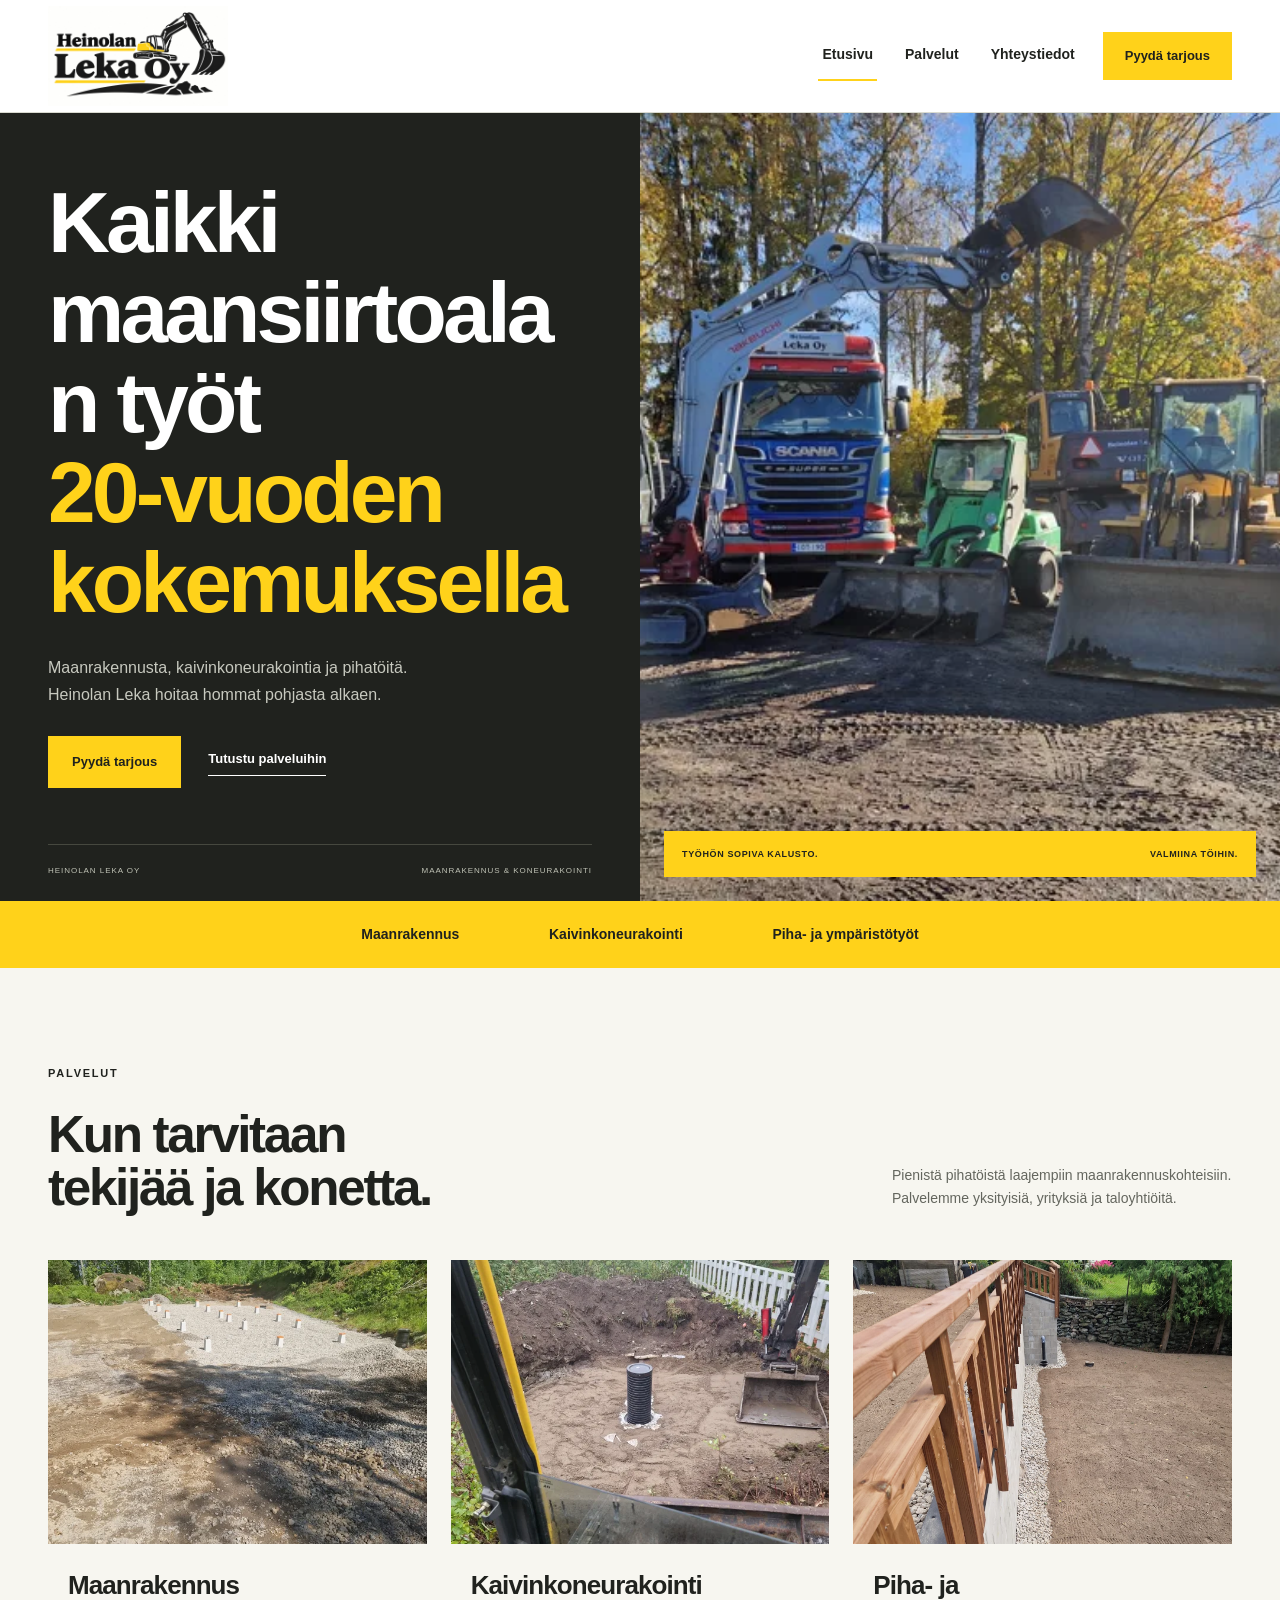
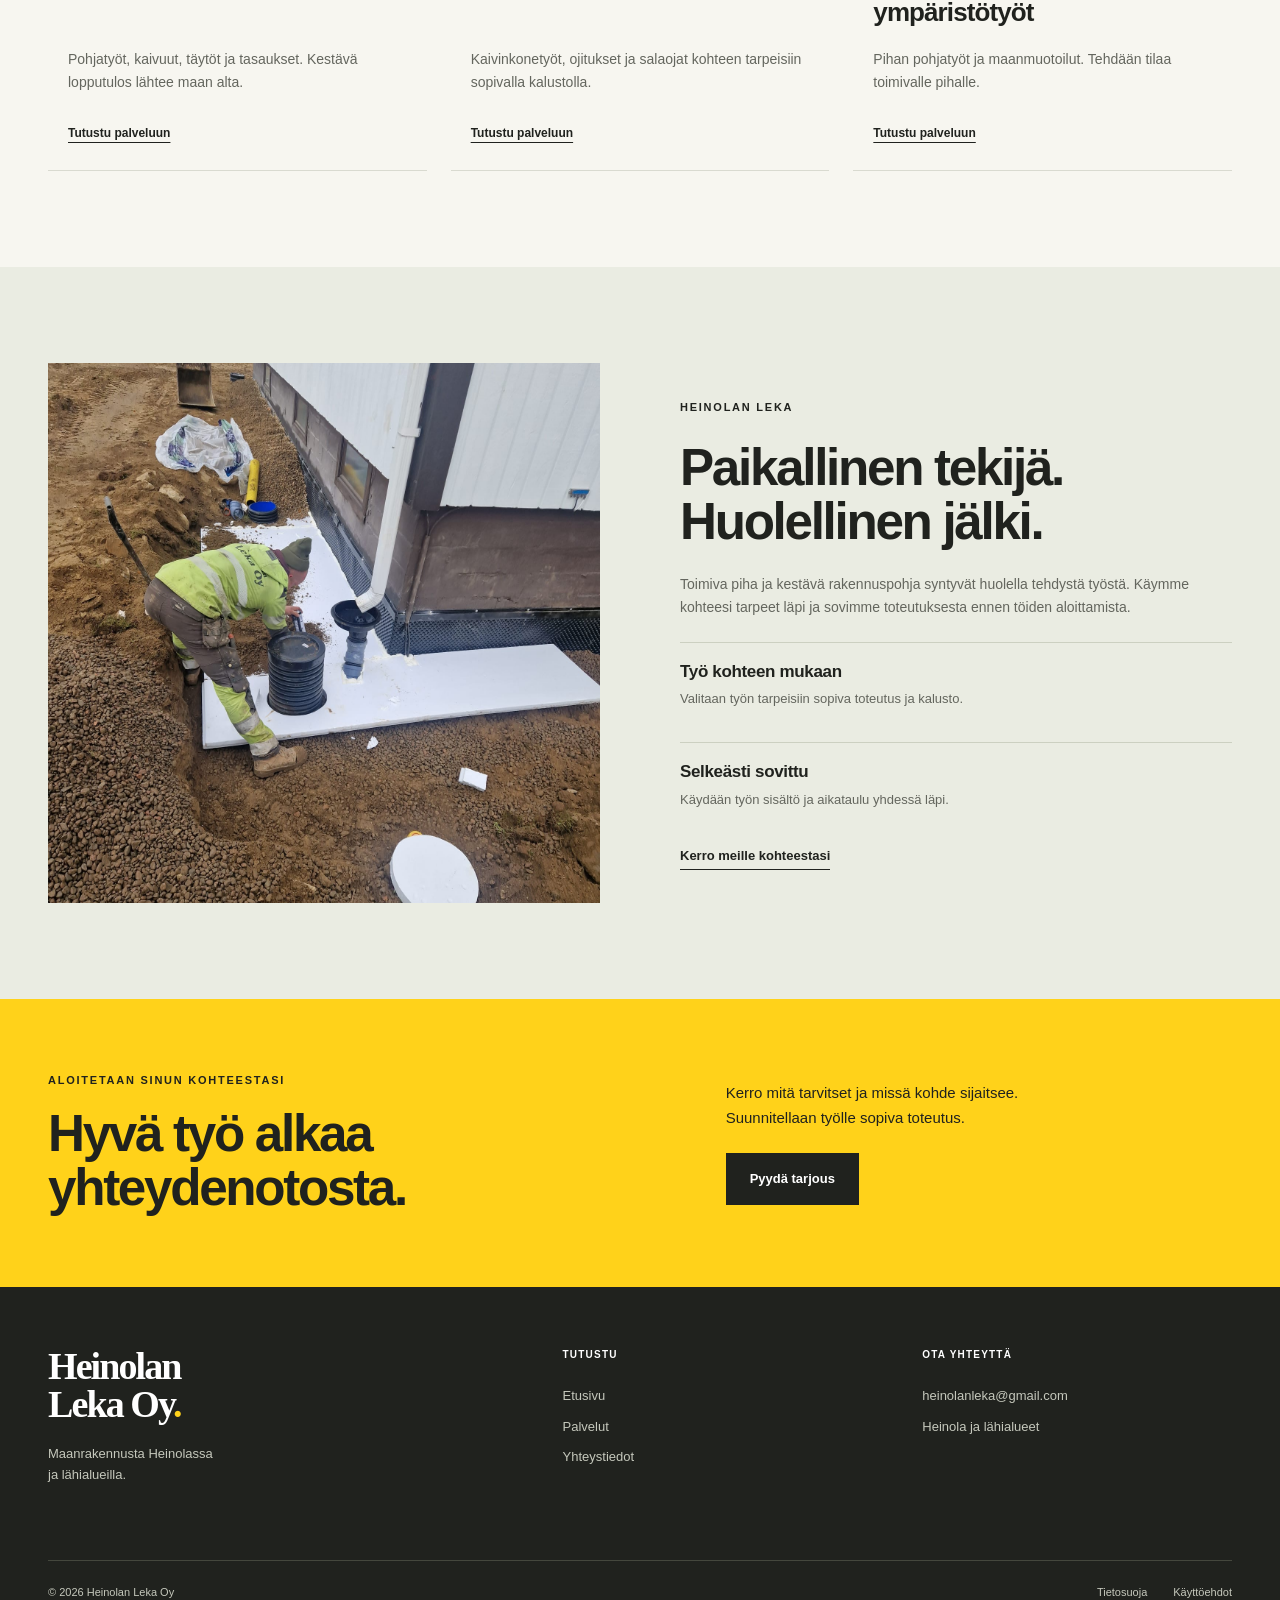
==== commit 2d10d0d4: "Update hero section heading in index.html" ====
--- a/index.html
+++ b/index.html
@@ -36,7 +36,7 @@
       <section class="hero">
 
         <div class="hero-copy">
-          <h1>Maansiirto työt.<br><span>Kaikki<br>onnistuu.</span></h1>
+          <h1>Kaikki maansiirtoalan työt<br><span>20-vuoden<br>kokemuksella</span></h1>
           <p class="hero-description">Maanrakennusta, kaivinkoneurakointia ja pihatöitä. Heinolan Leka hoitaa hommat pohjasta alkaen.</p>
 
           <div class="hero-actions">
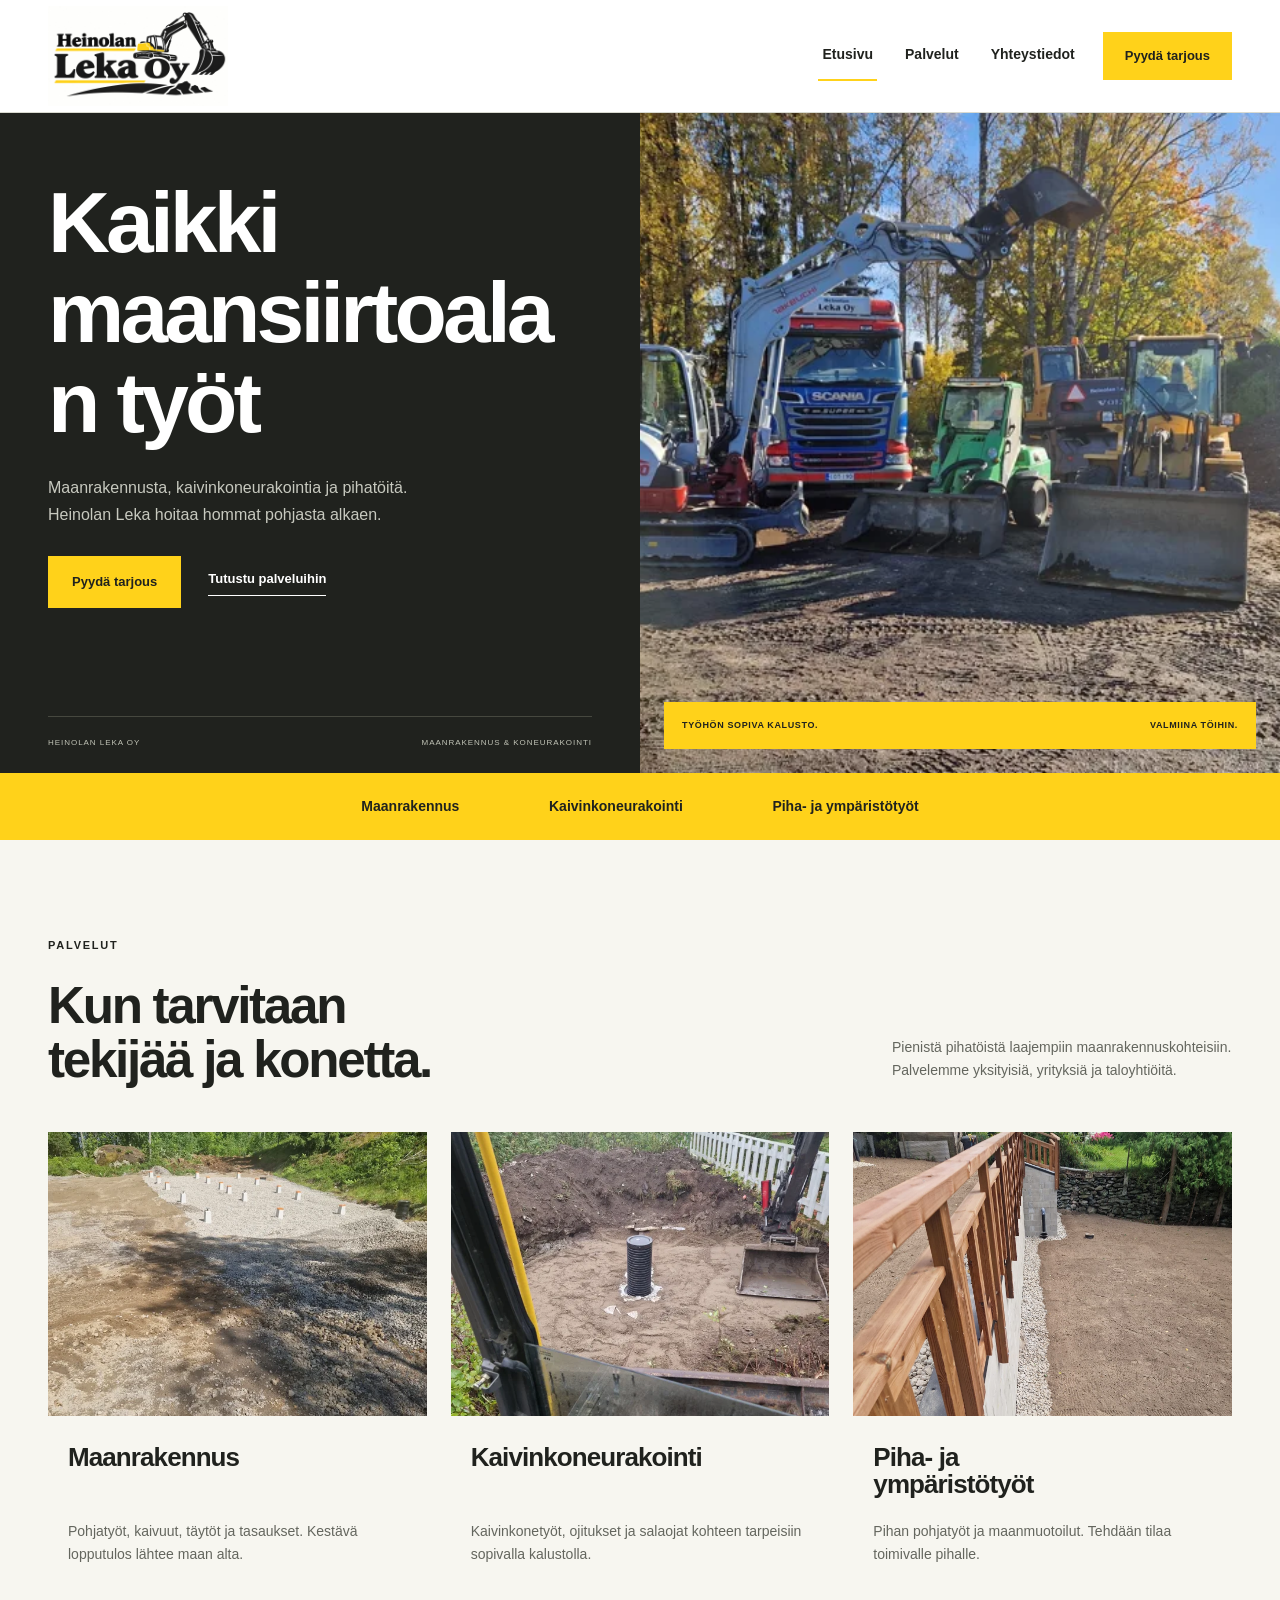
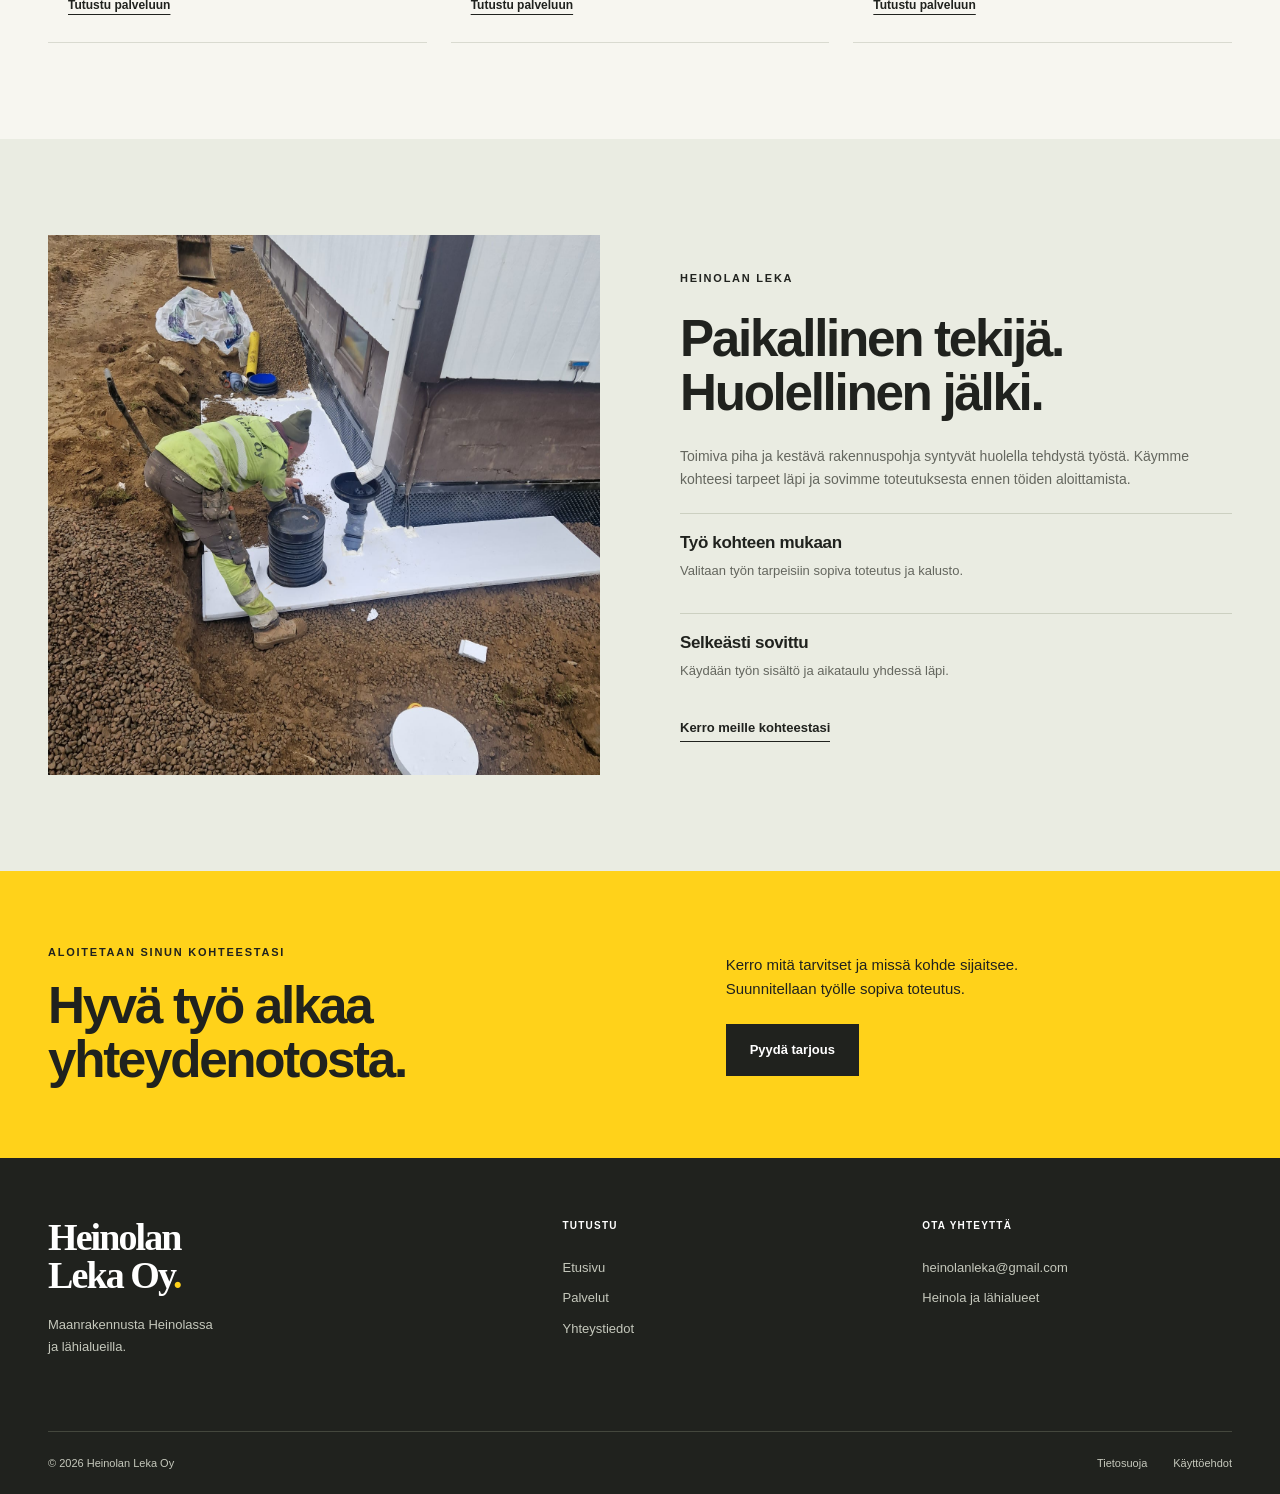
==== commit 1f78bc56: "Remove line breaks from hero heading" ====
--- a/index.html
+++ b/index.html
@@ -36,7 +36,7 @@
       <section class="hero">
 
         <div class="hero-copy">
-          <h1>Kaikki maansiirtoalan työt<br><span>20-vuoden<br>kokemuksella</span></h1>
+          <h1>Kaikki maansiirtoalan työt</h1>
           <p class="hero-description">Maanrakennusta, kaivinkoneurakointia ja pihatöitä. Heinolan Leka hoitaa hommat pohjasta alkaen.</p>
 
           <div class="hero-actions">
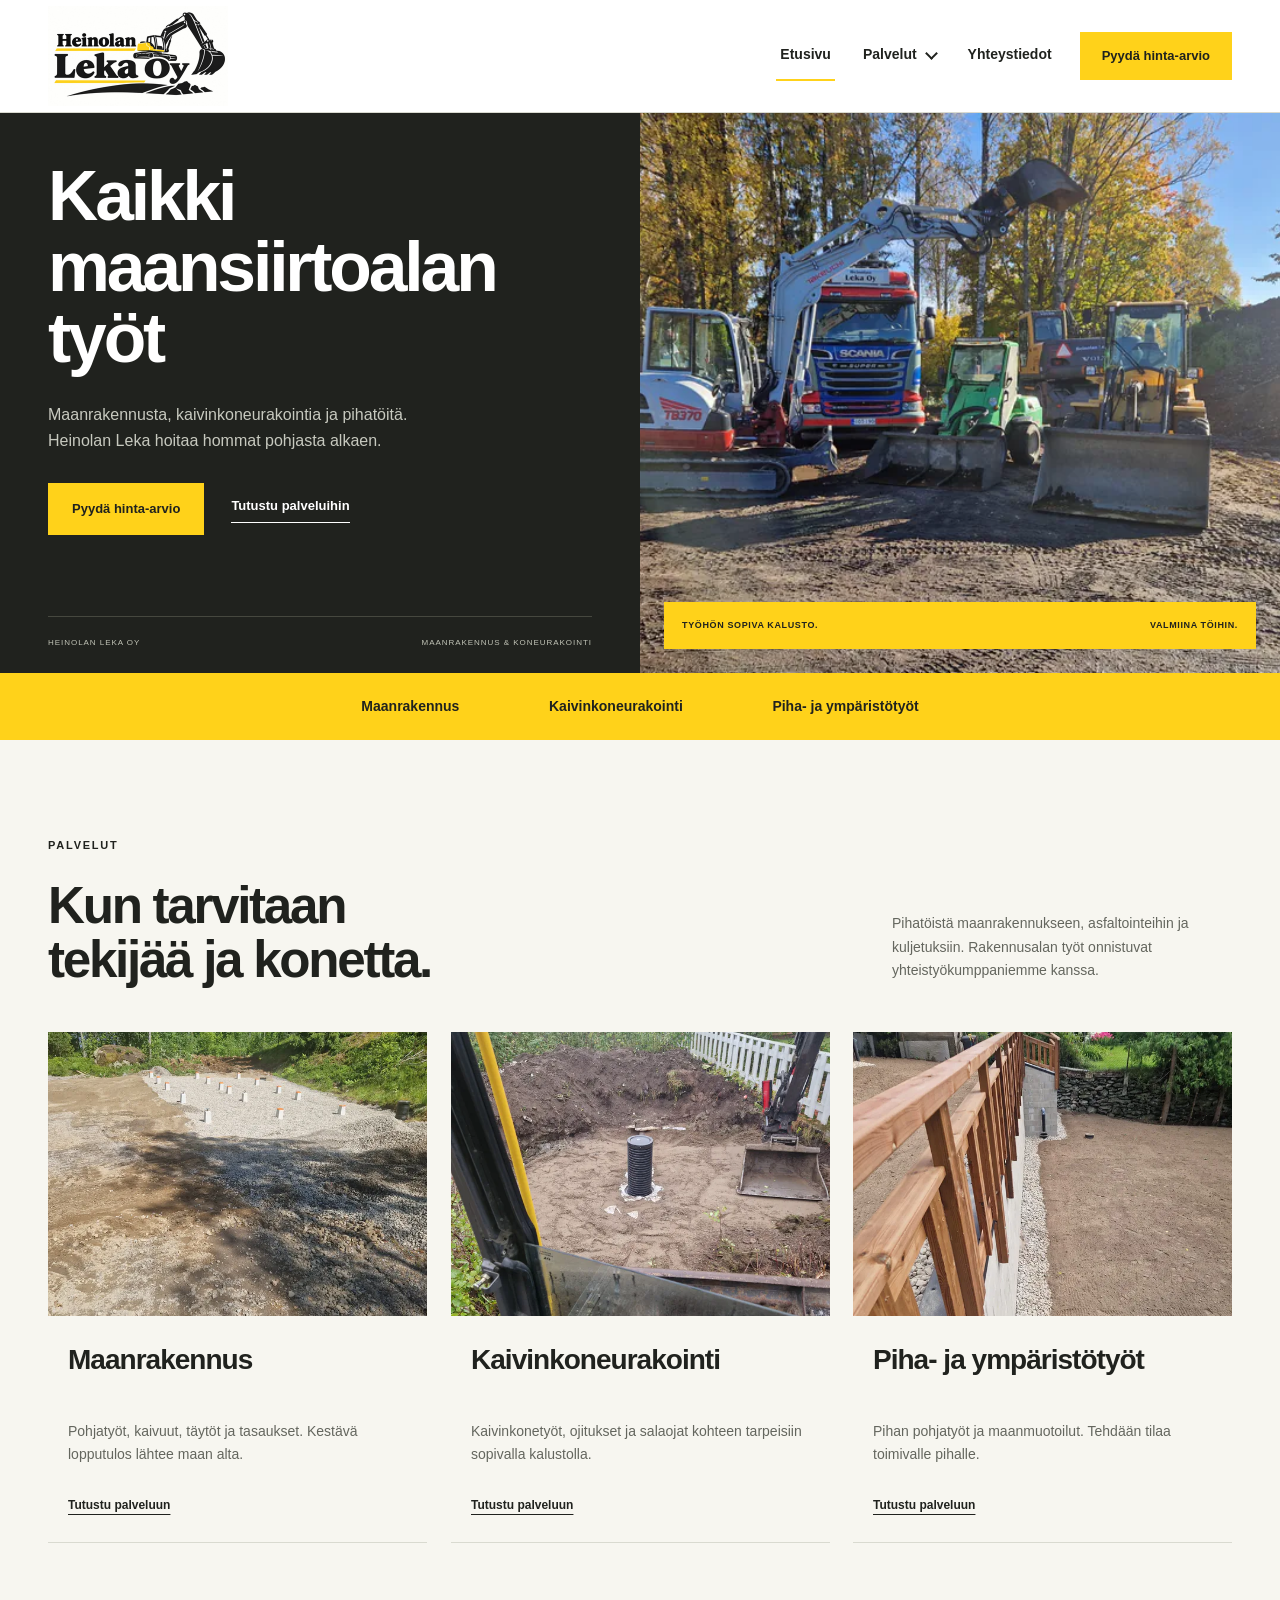
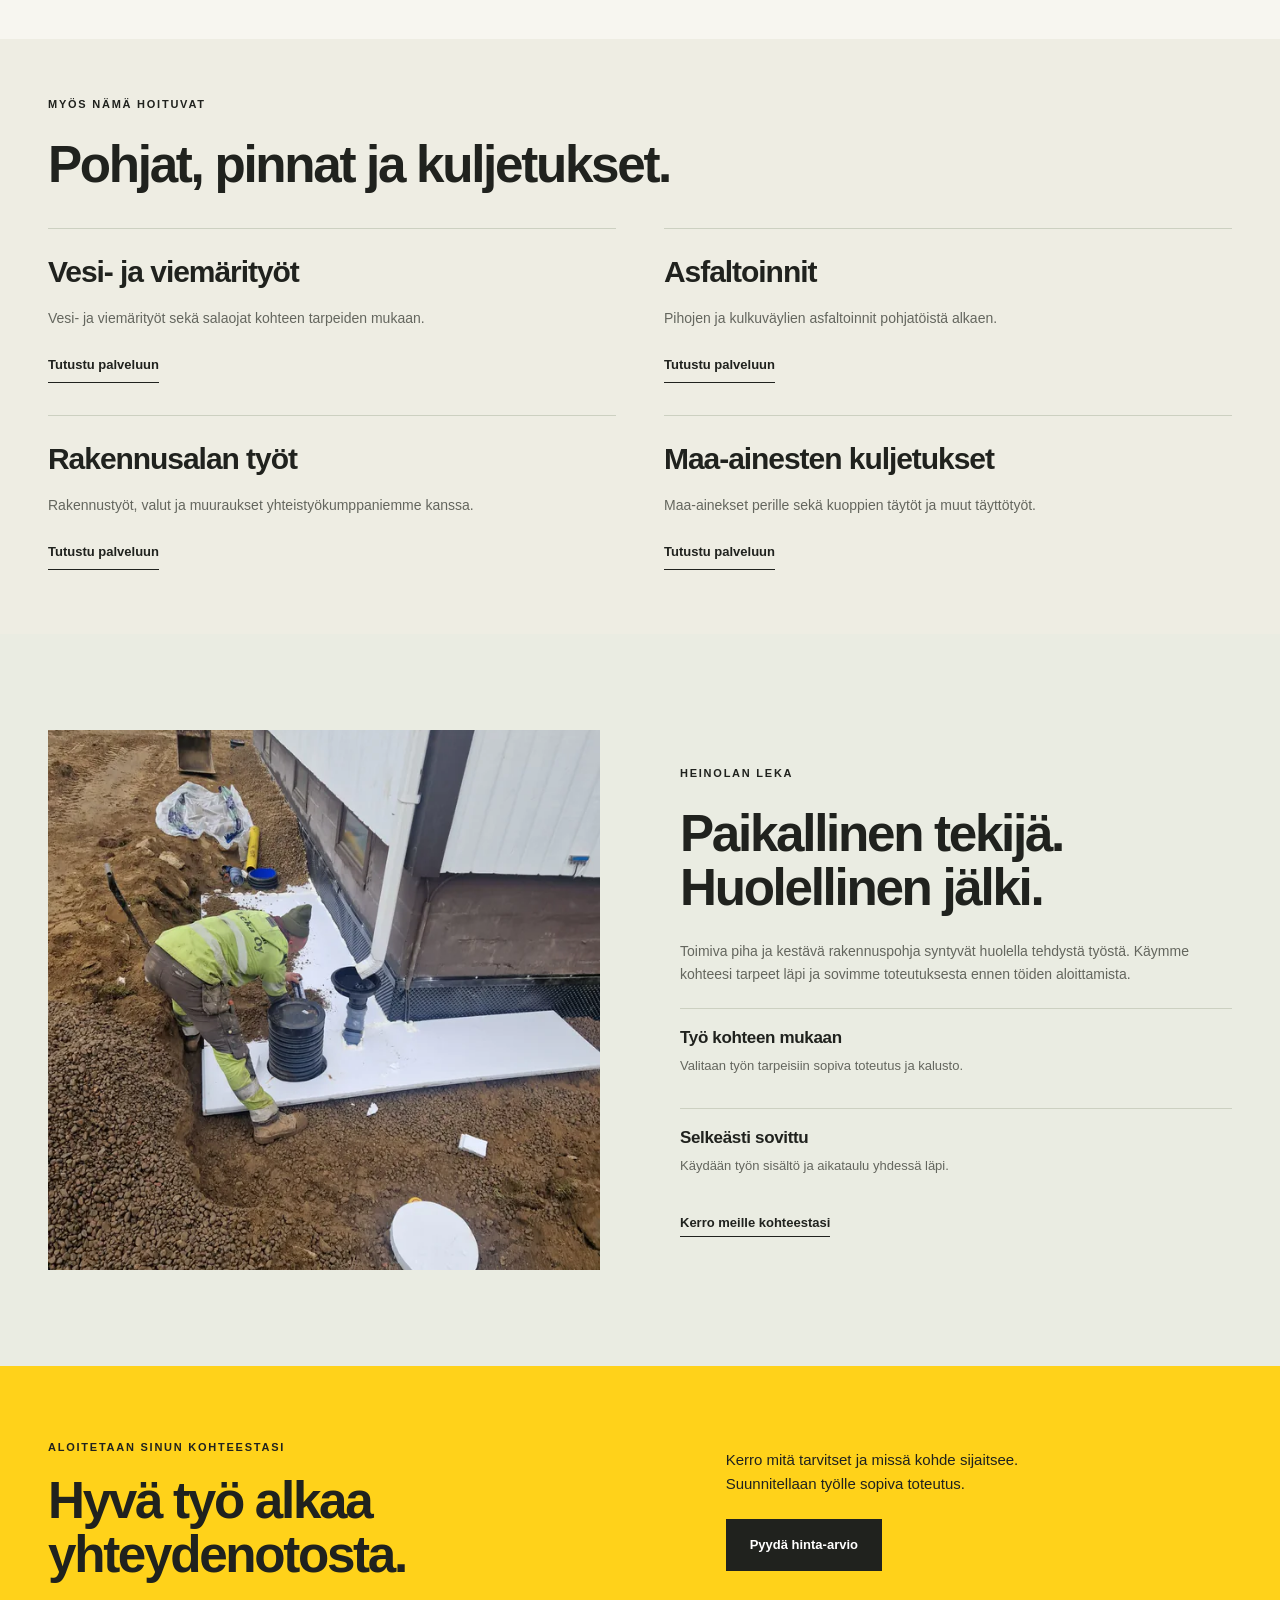
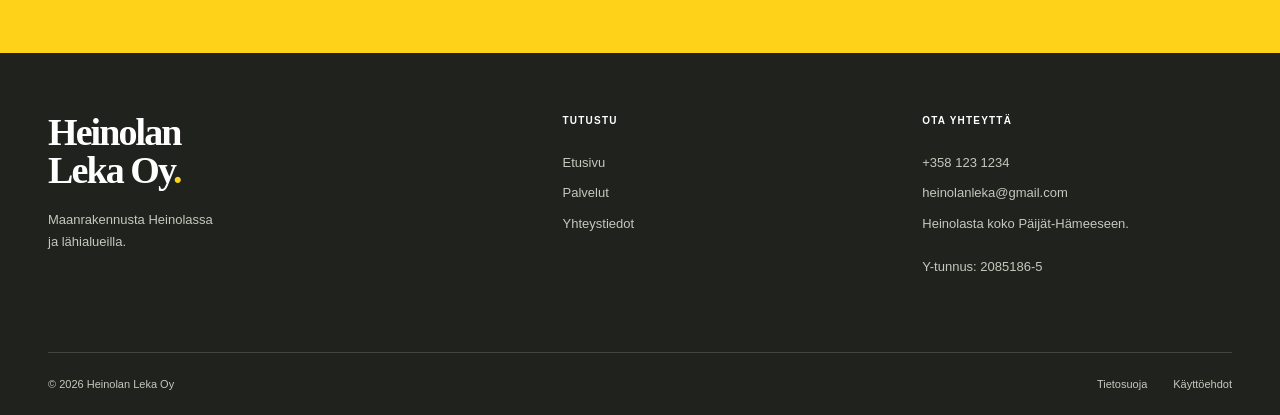
==== commit 6d4249ac: "Add files via upload" ====
--- a/index.html
+++ b/index.html
@@ -3,9 +3,55 @@
   <head>
     <meta charset="UTF-8">
     <meta name="viewport" content="width=device-width, initial-scale=1">
-    <meta name="description" content="Heinolan Leka Oy – maanrakennus, kaivinkonetyöt ja pihatyöt Heinolassa ja lähialueilla.">
+    <meta name="description" content="Heinolan Leka Oy tekee maanrakennus- ja maansiirtotyöt, kaivinkonetyöt sekä pihatyöt Heinolassa ja Päijät-Hämeessä. Pyydä hinta-arvio kohteeseesi.">
     <meta name="theme-color" content="#ffd21a">
-    <title>Maanrakennus ja koneurakointi | Heinolan Leka Oy</title>
+    <title>Maanrakennus Heinola ja Päijät-Häme | Heinolan Leka Oy</title>
+    <link rel="canonical" href="https://heinolanleka.fi/">
+    <script type="application/ld+json">
+      {
+        "@context": "https://schema.org",
+        "@graph": [
+          {
+            "@type": "Organization",
+            "@id": "https://heinolanleka.fi/#yritys",
+            "name": "Heinolan Leka Oy",
+            "url": "https://heinolanleka.fi/",
+            "logo": "https://heinolanleka.fi/assets/web/logo-720.webp",
+            "image": "https://heinolanleka.fi/assets/web/kalusto-1280.webp",
+            "description": "Maanrakennus, maansiirtotyöt, kaivinkonetyöt ja pihatyöt Heinolassa ja Päijät-Hämeessä.",
+            "telephone": "+3581231234",
+            "email": "heinolanleka@gmail.com",
+            "taxID": "2085186-5",
+            "areaServed": [
+              { "@type": "City", "name": "Heinola" },
+              { "@type": "AdministrativeArea", "name": "Päijät-Häme" }
+            ]
+          },
+          {
+            "@type": "WebSite",
+            "@id": "https://heinolanleka.fi/#sivusto",
+            "url": "https://heinolanleka.fi/",
+            "name": "Heinolan Leka Oy",
+            "inLanguage": "fi-FI",
+            "publisher": { "@id": "https://heinolanleka.fi/#yritys" }
+          }
+        ]
+      }
+    </script>
+    <meta property="og:type" content="website">
+    <meta property="og:locale" content="fi_FI">
+    <meta property="og:site_name" content="Heinolan Leka Oy">
+    <meta property="og:title" content="Maanrakennus Heinola ja Päijät-Häme | Heinolan Leka Oy">
+    <meta property="og:description" content="Heinolan Leka Oy tekee maanrakennus- ja maansiirtotyöt, kaivinkonetyöt sekä pihatyöt Heinolassa ja Päijät-Hämeessä. Pyydä hinta-arvio kohteeseesi.">
+    <meta property="og:url" content="https://heinolanleka.fi/">
+    <meta property="og:image" content="https://heinolanleka.fi/assets/web/kalusto-1280.webp">
+    <meta property="og:image:width" content="1280">
+    <meta property="og:image:height" content="960">
+    <meta property="og:image:alt" content="Heinolan Leka Oy">
+    <meta name="twitter:card" content="summary_large_image">
+    <meta name="twitter:title" content="Maanrakennus Heinola ja Päijät-Häme | Heinolan Leka Oy">
+    <meta name="twitter:description" content="Heinolan Leka Oy tekee maanrakennus- ja maansiirtotyöt, kaivinkonetyöt sekä pihatyöt Heinolassa ja Päijät-Hämeessä. Pyydä hinta-arvio kohteeseesi.">
+    <meta name="twitter:image" content="https://heinolanleka.fi/assets/web/kalusto-1280.webp">
     <link rel="stylesheet" href="styles.css">
     <script src="navigation.js" defer></script>
   </head>
@@ -16,7 +62,7 @@
     <header>
       <div class="container navigation">
         <a class="brand" href="index.html" aria-label="Heinolan Leka Oy, etusivu">
-          <img src="assets/Logo.JPG" alt="Heinolan Leka Oy" width="1536" height="1024">
+          <img src="assets/web/logo-360.webp" srcset="assets/web/logo-360.webp 360w, assets/web/logo-720.webp 720w" sizes="(max-width: 700px) 135px, 180px" alt="Heinolan Leka Oy" width="720" height="480">
         </a>
         <button class="menu-toggle" type="button" aria-expanded="false" aria-controls="paavalikko" hidden>
           <span class="menu-icon" aria-hidden="true"><span></span><span></span><span></span></span>
@@ -24,9 +70,21 @@
         </button>
         <nav id="paavalikko" aria-label="Päänavigaatio">
           <a href="index.html" aria-current="page">Etusivu</a>
-          <a href="palvelut.html">Palvelut</a>
+          <details class="services-dropdown">
+            <summary>Palvelut</summary>
+            <div class="services-menu">
+              <a href="palvelut.html">Kaikki palvelut</a>
+              <a href="palvelut.html#maanrakennus">Maanrakennus</a>
+              <a href="palvelut.html#koneurakointi">Kaivinkone&shy;urakointi</a>
+              <a href="palvelut.html#pihatyot">Piha- ja ympäristötyöt</a>
+              <a href="palvelut.html#vesi-ja-viemarityot">Vesi- ja viemärityöt</a>
+              <a href="palvelut.html#asfaltoinnit">Asfaltoinnit</a>
+              <a href="palvelut.html#rakennustyot">Rakennusalan työt, valut ja muuraukset</a>
+              <a href="palvelut.html#maa-ainesten-kuljetukset">Maa-ainesten kuljetukset</a>
+            </div>
+          </details>
           <a href="yhteystiedot.html">Yhteystiedot</a>
-          <a class="button nav-cta" href="yhteystiedot.html">Pyydä tarjous</a>
+          <a class="button nav-cta" href="yhteystiedot.html">Pyydä hinta-arvio</a>
         </nav>
       </div>
     </header>
@@ -36,11 +94,11 @@
       <section class="hero">
 
         <div class="hero-copy">
-          <h1>Kaikki maansiirtoalan työt</h1>
+          <h1>Kaikki<br>maansiirtoalan<br>työt</h1>
           <p class="hero-description">Maanrakennusta, kaivinkoneurakointia ja pihatöitä. Heinolan Leka hoitaa hommat pohjasta alkaen.</p>
 
           <div class="hero-actions">
-            <a class="button" href="yhteystiedot.html">Pyydä tarjous</a>
+            <a class="button" href="yhteystiedot.html">Pyydä hinta-arvio</a>
             <a class="text-link" href="palvelut.html">Tutustu palveluihin</a>
           </div>
 
@@ -62,7 +120,7 @@
       <div class="service-strip">
         <div class="container">
           <span>Maanrakennus</span>
-          <span>Kaivinkoneurakointi</span>
+          <span>Kaivinkone&shy;urakointi</span>
           <span>Piha- ja ympäristötyöt</span>
         </div>
       </div>
@@ -74,21 +132,21 @@
               <p class="eyebrow">PALVELUT</p>
               <h2>Kun tarvitaan<br>tekijää ja konetta.</h2>
             </div>
-            <p>Pienistä pihatöistä laajempiin maanrakennuskohteisiin. Palvelemme yksityisiä, yrityksiä ja taloyhtiöitä.</p>
+            <p>Pihatöistä maanrakennukseen, asfaltointeihin ja kuljetuksiin. Rakennusalan työt onnistuvat yhteistyökumppaniemme kanssa.</p>
           </div>
           <div class="service-grid">
             <a class="service-card" href="palvelut.html#maanrakennus">
-              <img class="service-card-photo" src="assets/web/20250701_133553-1280.webp" srcset="assets/web/20250701_133553-640.webp 640w, assets/web/20250701_133553-1280.webp 1280w" sizes="(max-width: 700px) 100vw, 33vw" alt="Tasattu sorapohja ja perustusten paikat metsäisellä tontilla" width="1280" height="1707" loading="lazy">
+              <img class="service-card-photo" src="assets/web/20250701_133553-1280.webp" srcset="assets/web/20250701_133553-640.webp 640w, assets/web/20250701_133553-1280.webp 1280w" sizes="(max-width: 700px) calc(100vw - 36px), (max-width: 1000px) calc((100vw - 64px) / 2), (max-width: 1336px) calc((100vw - 144px) / 3), 398px" alt="Tasattu sorapohja ja perustusten paikat metsäisellä tontilla" width="1280" height="1707" loading="lazy">
               <h3>Maanrakennus</h3>
               <p>Pohjatyöt, kaivuut, täytöt ja tasaukset. Kestävä lopputulos lähtee maan alta.</p>
               <span class="card-link">Tutustu palveluun</span>
             </a><a class="service-card" href="palvelut.html#koneurakointi">
-              <img class="service-card-photo" src="assets/web/20240918_081945-1280.webp" srcset="assets/web/20240918_081945-640.webp 640w, assets/web/20240918_081945-1280.webp 1280w" sizes="(max-width: 700px) 100vw, 33vw" alt="Kaivinkone pihan kaivuutöissä" width="1280" height="1707" loading="lazy">
-              <h3>Kaivinkoneurakointi</h3>
+              <img class="service-card-photo" src="assets/web/20240918_081945-1280.webp" srcset="assets/web/20240918_081945-640.webp 640w, assets/web/20240918_081945-1280.webp 1280w" sizes="(max-width: 700px) calc(100vw - 36px), (max-width: 1000px) calc((100vw - 64px) / 2), (max-width: 1336px) calc((100vw - 144px) / 3), 398px" alt="Kaivinkone pihan kaivuutöissä" width="1280" height="1707" loading="lazy">
+              <h3>Kaivinkone&shy;urakointi</h3>
               <p>Kaivinkonetyöt, ojitukset ja salaojat kohteen tarpeisiin sopivalla kalustolla.</p>
               <span class="card-link">Tutustu palveluun</span>
             </a><a class="service-card" href="palvelut.html#pihatyot">
-              <img class="service-card-photo yard-photo" src="assets/de7e1785-3e5e-4574-bfc2-f63564af2128.jpeg" alt="Tasattu piha ja tukimuuri puukaiteineen" width="1500" height="2000" loading="lazy">
+              <img class="service-card-photo yard-photo" src="assets/web/pihatyot-1280.webp" srcset="assets/web/pihatyot-640.webp 640w, assets/web/pihatyot-1280.webp 1280w" sizes="(max-width: 700px) calc(100vw - 36px), (max-width: 1000px) calc((100vw - 64px) / 2), (max-width: 1336px) calc((100vw - 144px) / 3), 398px" alt="Tasattu piha ja tukimuuri puukaiteineen" width="1280" height="1707" loading="lazy">
               <h3>Piha- ja ympäristötyöt</h3>
               <p>Pihan pohjatyöt ja maanmuotoilut. Tehdään tilaa toimivalle pihalle.</p>
               <span class="card-link">Tutustu palveluun</span>
@@ -97,11 +155,40 @@
         </div>
       </section>
 
+      <section class="additional-services home-additional-services">
+        <div class="container">
+          <p class="eyebrow">MYÖS NÄMÄ HOITUVAT</p>
+          <h2>Pohjat, pinnat ja kuljetukset.</h2>
+          <div class="additional-service-grid">
+            <a class="additional-service" href="palvelut.html#vesi-ja-viemarityot">
+              <h3>Vesi- ja viemärityöt</h3>
+              <p>Vesi- ja viemärityöt sekä salaojat kohteen tarpeiden mukaan.</p>
+              <span class="text-link">Tutustu palveluun</span>
+            </a>
+            <a class="additional-service" href="palvelut.html#asfaltoinnit">
+              <h3>Asfaltoinnit</h3>
+              <p>Pihojen ja kulkuväylien asfaltoinnit pohjatöistä alkaen.</p>
+              <span class="text-link">Tutustu palveluun</span>
+            </a>
+            <a class="additional-service" href="palvelut.html#rakennustyot">
+              <h3>Rakennusalan työt</h3>
+              <p>Rakennustyöt, valut ja muuraukset yhteistyökumppaniemme kanssa.</p>
+              <span class="text-link">Tutustu palveluun</span>
+            </a>
+            <a class="additional-service" href="palvelut.html#maa-ainesten-kuljetukset">
+              <h3>Maa-ainesten kuljetukset</h3>
+              <p>Maa-ainekset perille sekä kuoppien täytöt ja muut täyttötyöt.</p>
+              <span class="text-link">Tutustu palveluun</span>
+            </a>
+          </div>
+        </div>
+      </section>
+
       <section class="about">
 
         <div class="container about-grid">
           <div class="equipment-photo">
-            <img src="assets/f16eeba4-78f5-4e08-abbd-80813c471afe.jpeg" alt="Heinolan Lekan työntekijä asentamassa eristystä talon vierustalla" width="1500" height="2000" loading="lazy">
+            <img src="assets/web/tyontekija-1280.webp" srcset="assets/web/tyontekija-640.webp 640w, assets/web/tyontekija-1280.webp 1280w" sizes="(max-width: 700px) calc(100vw - 36px), (max-width: 1000px) calc((100vw - 76px) / 2), (max-width: 1336px) calc((100vw - 176px) / 2), 580px" alt="Heinolan Lekan työntekijä asentamassa eristystä talon vierustalla" width="1280" height="1707" loading="lazy">
           </div>
           <div>
             <p class="eyebrow">HEINOLAN LEKA</p>
@@ -132,7 +219,7 @@
           </div>
           <div>
             <p>Kerro mitä tarvitset ja missä kohde sijaitsee.<br>Suunnitellaan työlle sopiva toteutus.</p>
-            <a class="button dark" href="yhteystiedot.html">Pyydä tarjous</a>
+            <a class="button dark" href="yhteystiedot.html">Pyydä hinta-arvio</a>
           </div>
         </div>
       </section>
@@ -152,9 +239,11 @@
           <a href="yhteystiedot.html">Yhteystiedot</a>
         </div>
         <div>
-          <p class="footer-label">OTA YHTEYTTÄ</p>
+          <p class="footer-label">OTA YHTEYTTÄ</p>
+          <a href="tel:+3581231234">+358 123 1234</a>
           <a href="mailto:heinolanleka@gmail.com">heinolanleka@gmail.com</a>
-          <p>Heinola ja lähialueet</p>
+          <p>Heinolasta koko Päijät-Hämeeseen.</p>
+          <p>Y-tunnus: 2085186-5</p>
         </div>
       </div>
 
--- a/styles.css
+++ b/styles.css
@@ -22,7 +22,9 @@
 @media(max-width:1000px){.detail-row{gap:32px}.service-grid{gap:16px}.service-card h3,.service-card p,.service-card .card-link{margin-left:12px;margin-right:12px}}
 @media(max-width:700px){.service-strip .container{gap:8px 22px}.service-grid{gap:30px}.service-card+.service-card{border-top:0}.service-card-photo{aspect-ratio:4/3;margin-bottom:24px}.detail-row{grid-template-columns:1fr;gap:28px}.detail-row:nth-child(even) .detail-photo,.detail-row:nth-child(even)>div{grid-column:auto;grid-row:auto}.detail-photo{aspect-ratio:4/3;max-height:none}.equipment-photo{height:auto;aspect-ratio:4/5}}
 
-.service-card h3,.detail-row h2{overflow-wrap:anywhere}
+.service-card{container-type:inline-size}
+.service-card h3{max-width:none;font-size:clamp(22px,7.5cqw,28px);line-height:1.15}
+.service-card h3,.detail-row h2{overflow-wrap:normal;hyphens:manual}
 
 [hidden]{display:none!important}
 .navigation{flex-wrap:wrap;gap:0 24px;padding-block:6px}
@@ -44,7 +46,8 @@
 }
 
 .hero>*,.about-grid>*,.service-grid>*,.contact-grid>*,.cta .container>*,.footer-main>*{min-width:0}
-h1,h2,h3,.contact-email{overflow-wrap:anywhere}
+h1,h2,h3{overflow-wrap:normal;hyphens:manual}
+.contact-email{overflow-wrap:anywhere}
 .hero-actions,.hero-footnote,.photo-caption{flex-wrap:wrap}
 .button{max-width:100%}
 @media(min-width:701px) and (max-width:1000px){
@@ -67,10 +70,84 @@
   .footer-bottom a{display:inline-flex;align-items:center;min-height:44px}
   .footer-main a:not(.footer-brand){min-height:44px;display:flex;align-items:center}
 }
+.hero-copy{container-type:inline-size}
+.services-dropdown{position:relative}
+.services-dropdown summary{display:flex;align-items:center;gap:10px;min-height:48px;padding:12px 4px;border-bottom:2px solid transparent;font-weight:700;cursor:pointer;list-style:none}
+.services-dropdown summary::-webkit-details-marker{display:none}
+.services-dropdown summary::after{content:"";width:7px;height:7px;border-right:2px solid currentColor;border-bottom:2px solid currentColor;transform:translateY(-2px) rotate(45deg)}
+.services-dropdown[open] summary::after{transform:translateY(2px) rotate(225deg)}
+.services-dropdown summary:hover,.services-dropdown summary.is-current,.services-dropdown[open] summary{border-color:var(--yellow)}
+.services-dropdown summary:focus-visible{outline:3px solid #937700;outline-offset:5px}
+.services-menu{position:absolute;top:calc(100% + 8px);left:0;z-index:20;width:320px;max-width:calc(100vw - 48px);padding:10px;background:#fff;border:1px solid var(--line);box-shadow:0 12px 28px #20221e26}
+.navigation .services-menu a{display:flex;padding:10px 14px;min-height:44px;font-size:13px;line-height:1.4;border:0;overflow-wrap:break-word}
+.navigation .services-menu a:hover,.navigation .services-menu a:focus-visible{background:var(--paper)}
+.navigation .services-menu a[aria-current]{background:var(--yellow)}
+.additional-services{background:#eeede3;padding:64px 0}
+.home-additional-services{padding-top:56px}
+.additional-services h2{margin-bottom:36px}
+.additional-service-grid{display:grid;grid-template-columns:repeat(2,minmax(0,1fr));gap:32px 48px}
+.additional-service{display:flex;flex-direction:column;align-items:flex-start;min-width:0;border-top:1px solid #ccd0c1;padding-top:26px;scroll-margin-top:32px}
+.additional-service h3{font-size:clamp(24px,2.5vw,30px);line-height:1.15;overflow-wrap:break-word}
+.additional-service p{margin:18px 0 24px;font-size:14px;color:var(--muted);max-width:520px}
+.additional-service .text-link{margin-top:auto}
+a.additional-service:hover h3{color:#706000}
+@media(max-width:900px){
+  .services-dropdown{width:100%}
+  .services-dropdown summary{padding-inline:14px;justify-content:space-between}
+  .services-menu{position:static;width:100%;max-width:none;box-shadow:none;border:0;border-left:3px solid var(--yellow);padding:4px 0 4px 12px;margin:4px 0 12px;background:var(--paper)}
+}
+@media(max-width:700px){
+  .additional-services{padding:48px 0}
+  .additional-service-grid{grid-template-columns:1fr;gap:28px}
+  .additional-services h2{margin-bottom:28px}
+}
+.hero h1{
+  font-size:clamp(24px,12.8cqw,102px);
+  line-height:1.02;
+  overflow-wrap:normal;
+  word-break:normal;
+}
+.hero-actions{margin-bottom:32px}
+@media(min-width:701px){
+  .hero-copy{padding-top:48px}
+  .hero-photo{min-height:560px}
+}
 @media(max-width:380px){
+  .cta h2{font-size:32px}
   .menu-toggle{padding:12px;gap:8px;font-size:12px}
   .navigation{column-gap:8px}
   .footer-main{grid-template-columns:1fr}
   .contact-guide{padding:22px}
 }
 
+.contact-visual{padding:0 0 80px}
+.contact-section{padding:64px 0}
+.contact-section .contact-grid{align-items:start;gap:48px}
+.contact-info .eyebrow{margin-bottom:16px}
+.contact-info h2{font-size:clamp(30px,3vw,40px);line-height:1.15}
+.contact-info .business-id{font-size:12px;color:var(--muted);margin:8px 0 22px}
+.contact-methods{margin:0 0 24px}
+.contact-methods>div{padding:12px 0;border-top:1px solid var(--line)}
+.contact-methods dt{font-size:12px;color:var(--muted);margin-bottom:2px}
+.contact-methods dd{margin:0}
+.contact-methods a{display:inline-block;max-width:100%;font-size:clamp(18px,2vw,24px);font-weight:700;line-height:1.5;letter-spacing:-.025em;overflow-wrap:anywhere;padding-block:4px}
+.contact-methods a:hover{color:#746000}
+.contact-area{border-left:3px solid var(--yellow);padding-left:18px}
+.contact-area h3{font-size:18px;line-height:1.4;letter-spacing:-.02em;margin-bottom:6px}
+.contact-area p{font-size:14px;color:var(--muted);margin:0;max-width:440px}
+@media(max-width:700px){
+  .contact-section{padding:40px 0}
+  .contact-section .contact-grid{gap:32px}
+}
+.contact-visual-grid{display:grid;grid-template-columns:minmax(0,1.4fr) minmax(0,1fr);gap:64px;align-items:center}
+.contact-visual figure{margin:0;min-width:0}
+.contact-visual img{width:100%;height:auto}
+.contact-visual figcaption{margin-top:12px;color:var(--muted);font-size:12px}
+.contact-visual h2{margin-bottom:24px;font-size:clamp(32px,3.5vw,48px)}
+.contact-visual p:not(.eyebrow){color:var(--muted);font-size:14px}
+@media(max-width:900px){
+  .contact-grid{grid-template-columns:minmax(0,1fr);gap:36px}
+  .contact-visual-grid{grid-template-columns:minmax(0,1fr);gap:28px}
+  .contact-visual{padding-bottom:56px}
+}
+
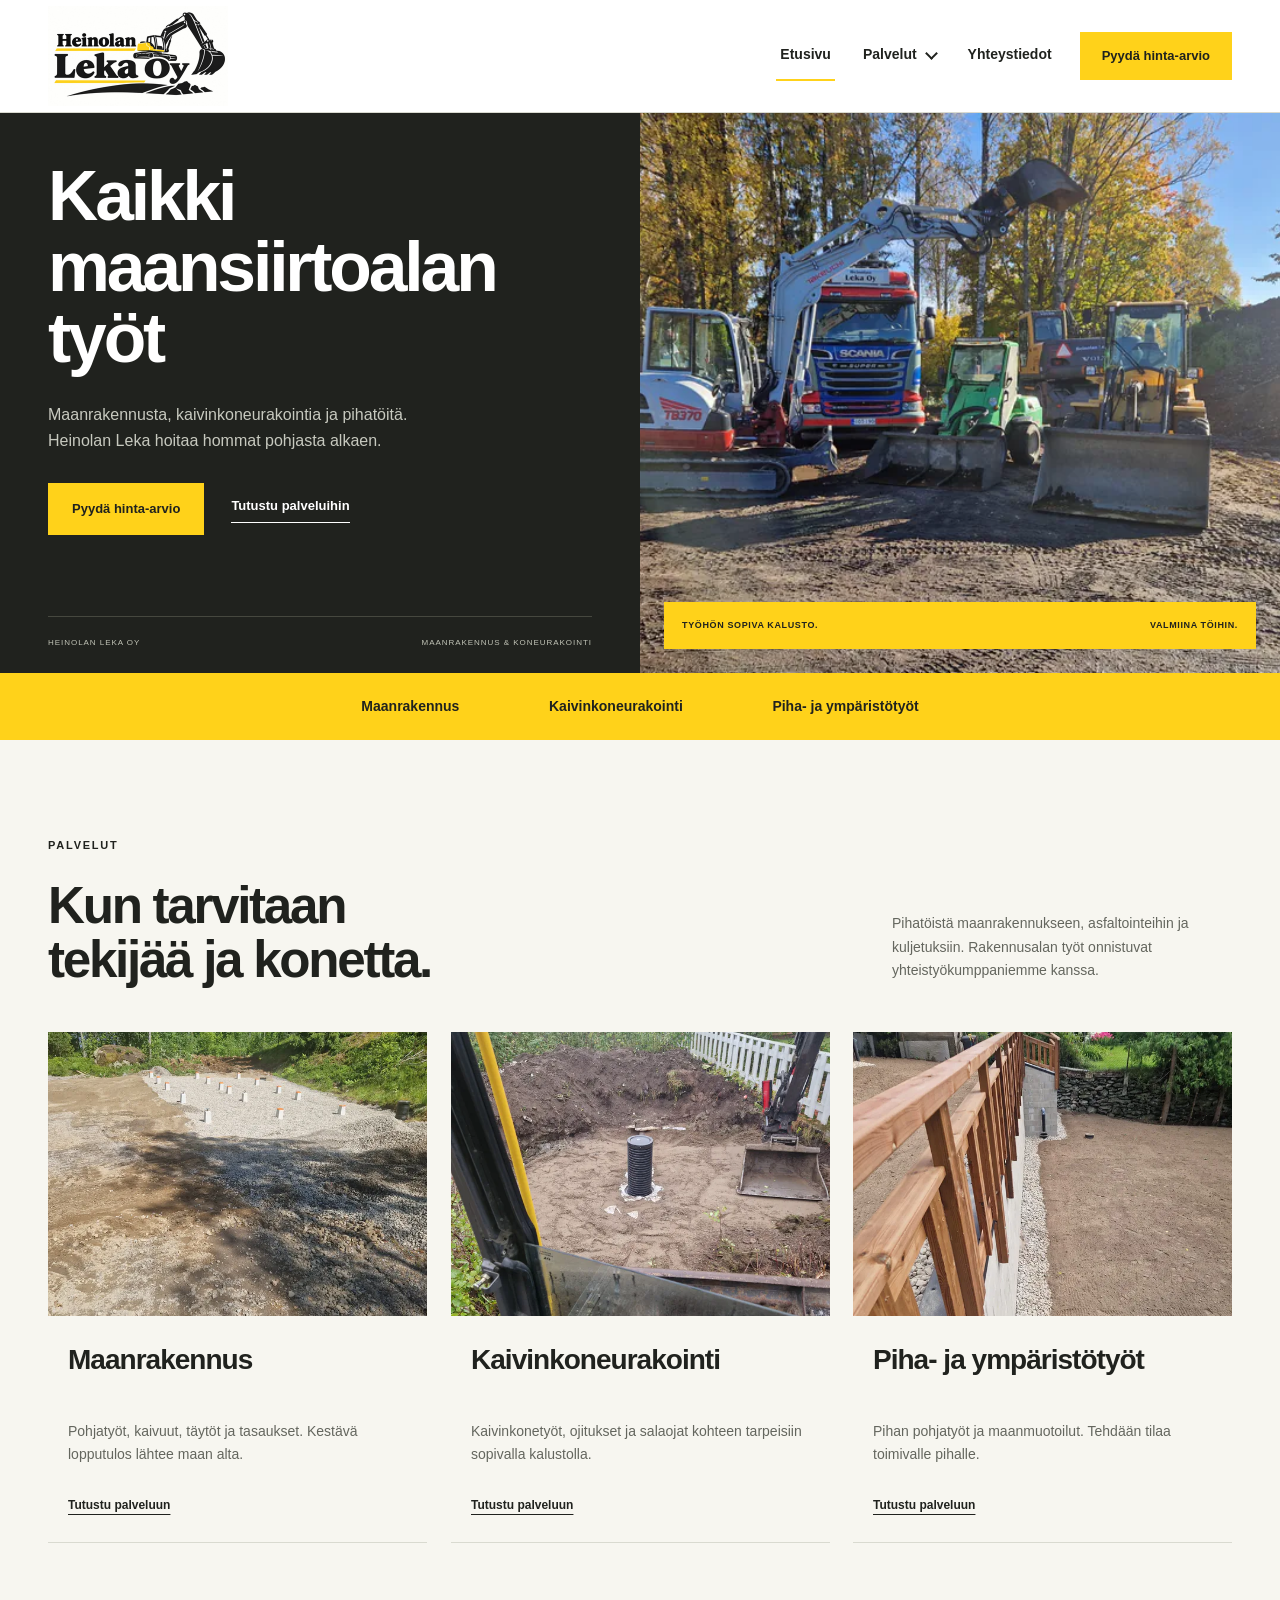
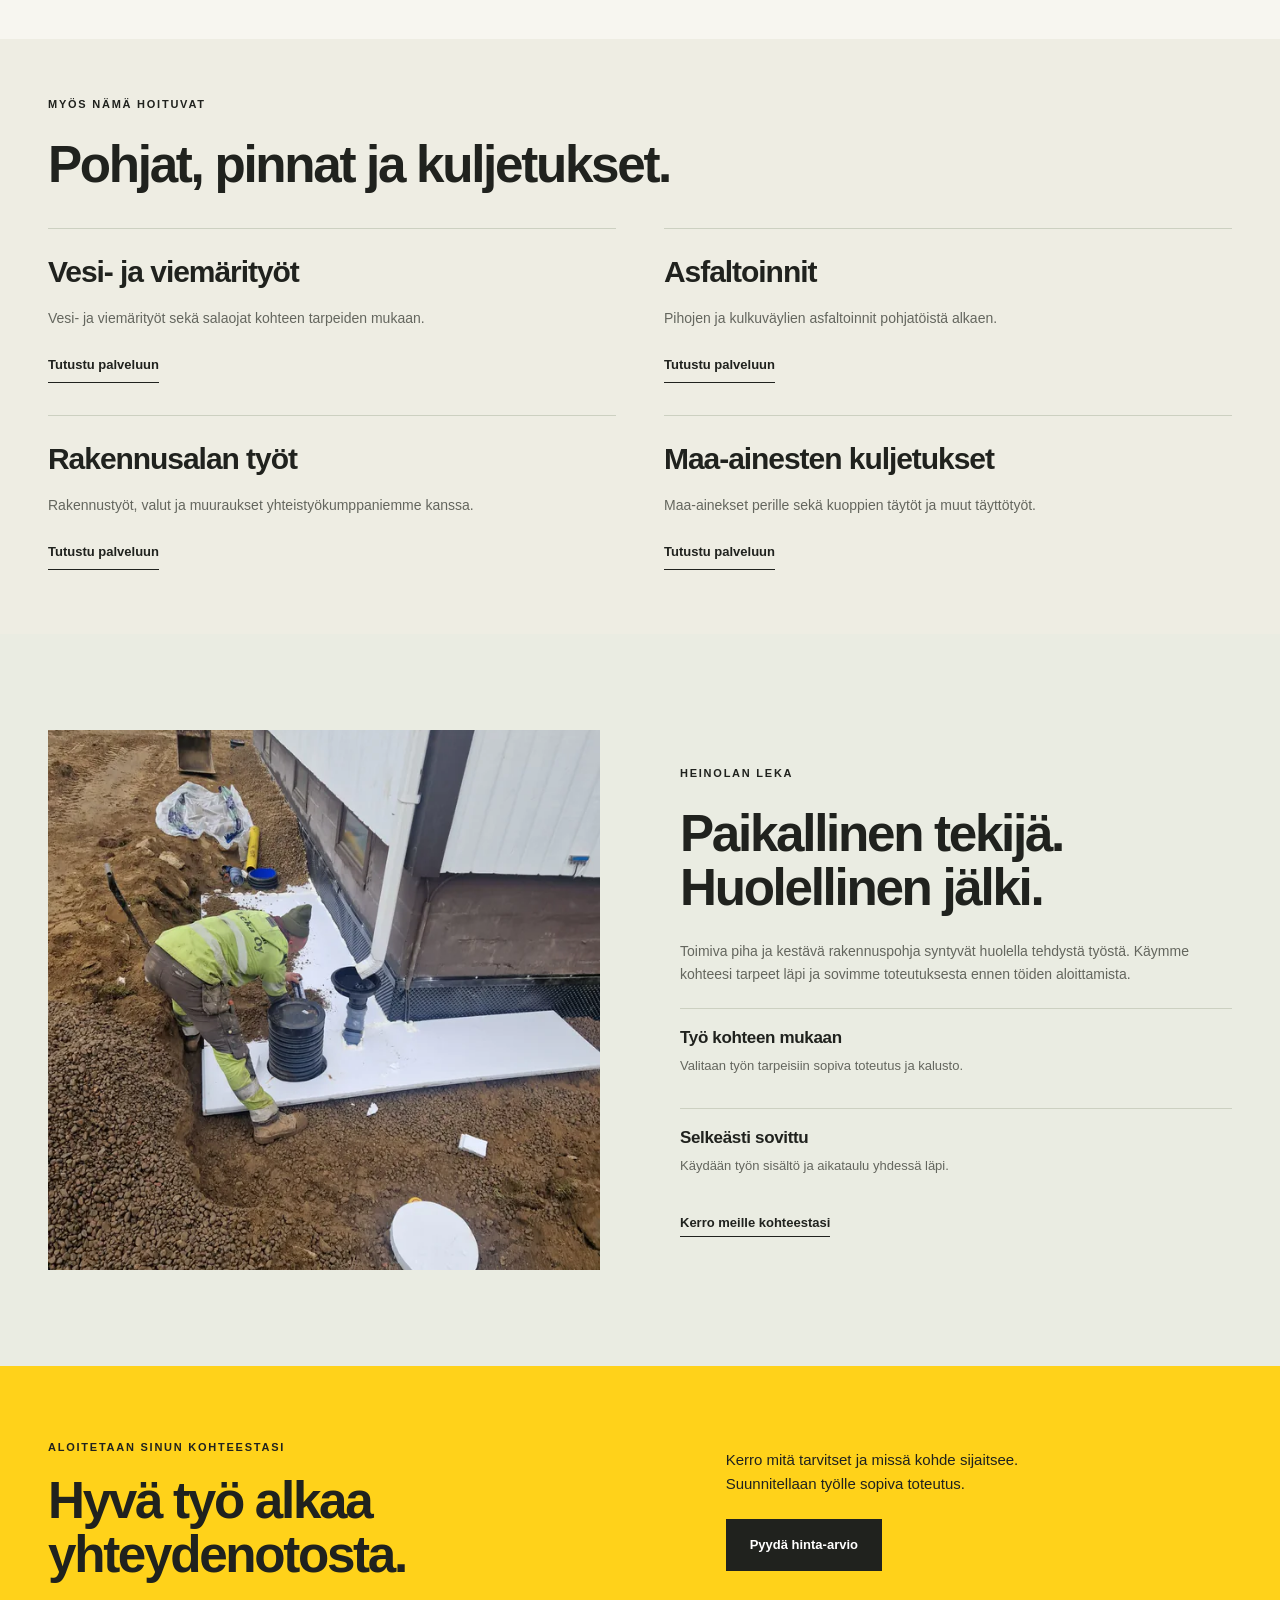
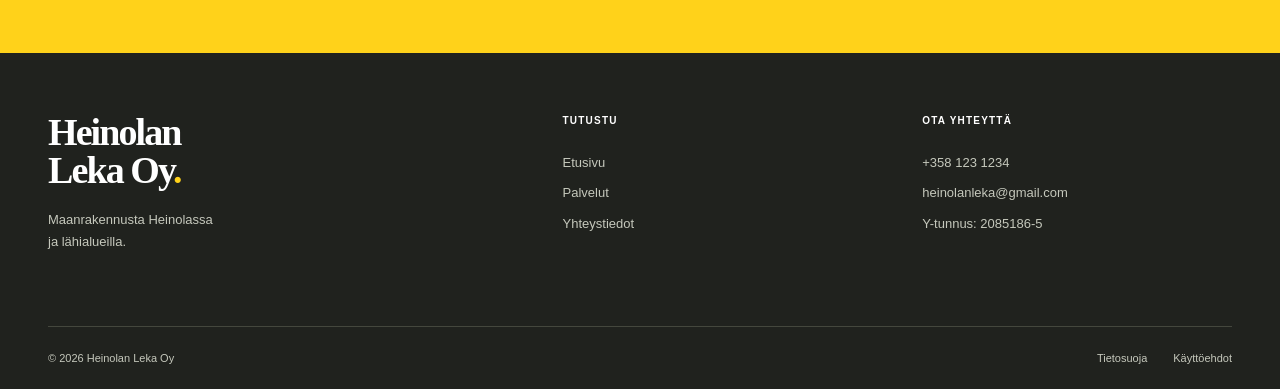
==== commit d6f38d62: "Update index.html" ====
--- a/index.html
+++ b/index.html
@@ -1,259 +1,258 @@
-<!doctype html>
-<html lang="fi">
-  <head>
-    <meta charset="UTF-8">
-    <meta name="viewport" content="width=device-width, initial-scale=1">
-    <meta name="description" content="Heinolan Leka Oy tekee maanrakennus- ja maansiirtotyöt, kaivinkonetyöt sekä pihatyöt Heinolassa ja Päijät-Hämeessä. Pyydä hinta-arvio kohteeseesi.">
-    <meta name="theme-color" content="#ffd21a">
-    <title>Maanrakennus Heinola ja Päijät-Häme | Heinolan Leka Oy</title>
-    <link rel="canonical" href="https://heinolanleka.fi/">
-    <script type="application/ld+json">
-      {
-        "@context": "https://schema.org",
-        "@graph": [
-          {
-            "@type": "Organization",
-            "@id": "https://heinolanleka.fi/#yritys",
-            "name": "Heinolan Leka Oy",
-            "url": "https://heinolanleka.fi/",
-            "logo": "https://heinolanleka.fi/assets/web/logo-720.webp",
-            "image": "https://heinolanleka.fi/assets/web/kalusto-1280.webp",
-            "description": "Maanrakennus, maansiirtotyöt, kaivinkonetyöt ja pihatyöt Heinolassa ja Päijät-Hämeessä.",
-            "telephone": "+3581231234",
-            "email": "heinolanleka@gmail.com",
-            "taxID": "2085186-5",
-            "areaServed": [
-              { "@type": "City", "name": "Heinola" },
-              { "@type": "AdministrativeArea", "name": "Päijät-Häme" }
-            ]
-          },
-          {
-            "@type": "WebSite",
-            "@id": "https://heinolanleka.fi/#sivusto",
-            "url": "https://heinolanleka.fi/",
-            "name": "Heinolan Leka Oy",
-            "inLanguage": "fi-FI",
-            "publisher": { "@id": "https://heinolanleka.fi/#yritys" }
-          }
-        ]
-      }
-    </script>
-    <meta property="og:type" content="website">
-    <meta property="og:locale" content="fi_FI">
-    <meta property="og:site_name" content="Heinolan Leka Oy">
-    <meta property="og:title" content="Maanrakennus Heinola ja Päijät-Häme | Heinolan Leka Oy">
-    <meta property="og:description" content="Heinolan Leka Oy tekee maanrakennus- ja maansiirtotyöt, kaivinkonetyöt sekä pihatyöt Heinolassa ja Päijät-Hämeessä. Pyydä hinta-arvio kohteeseesi.">
-    <meta property="og:url" content="https://heinolanleka.fi/">
-    <meta property="og:image" content="https://heinolanleka.fi/assets/web/kalusto-1280.webp">
-    <meta property="og:image:width" content="1280">
-    <meta property="og:image:height" content="960">
-    <meta property="og:image:alt" content="Heinolan Leka Oy">
-    <meta name="twitter:card" content="summary_large_image">
-    <meta name="twitter:title" content="Maanrakennus Heinola ja Päijät-Häme | Heinolan Leka Oy">
-    <meta name="twitter:description" content="Heinolan Leka Oy tekee maanrakennus- ja maansiirtotyöt, kaivinkonetyöt sekä pihatyöt Heinolassa ja Päijät-Hämeessä. Pyydä hinta-arvio kohteeseesi.">
-    <meta name="twitter:image" content="https://heinolanleka.fi/assets/web/kalusto-1280.webp">
-    <link rel="stylesheet" href="styles.css">
-    <script src="navigation.js" defer></script>
-  </head>
-  <body>
-    <a class="skip-link" href="#sisalto">Siirry sisältöön</a>
-
-
-    <header>
-      <div class="container navigation">
-        <a class="brand" href="index.html" aria-label="Heinolan Leka Oy, etusivu">
-          <img src="assets/web/logo-360.webp" srcset="assets/web/logo-360.webp 360w, assets/web/logo-720.webp 720w" sizes="(max-width: 700px) 135px, 180px" alt="Heinolan Leka Oy" width="720" height="480">
-        </a>
-        <button class="menu-toggle" type="button" aria-expanded="false" aria-controls="paavalikko" hidden>
-          <span class="menu-icon" aria-hidden="true"><span></span><span></span><span></span></span>
-          <span class="menu-label">Valikko</span>
-        </button>
-        <nav id="paavalikko" aria-label="Päänavigaatio">
-          <a href="index.html" aria-current="page">Etusivu</a>
-          <details class="services-dropdown">
-            <summary>Palvelut</summary>
-            <div class="services-menu">
-              <a href="palvelut.html">Kaikki palvelut</a>
-              <a href="palvelut.html#maanrakennus">Maanrakennus</a>
-              <a href="palvelut.html#koneurakointi">Kaivinkone&shy;urakointi</a>
-              <a href="palvelut.html#pihatyot">Piha- ja ympäristötyöt</a>
-              <a href="palvelut.html#vesi-ja-viemarityot">Vesi- ja viemärityöt</a>
-              <a href="palvelut.html#asfaltoinnit">Asfaltoinnit</a>
-              <a href="palvelut.html#rakennustyot">Rakennusalan työt, valut ja muuraukset</a>
-              <a href="palvelut.html#maa-ainesten-kuljetukset">Maa-ainesten kuljetukset</a>
-            </div>
-          </details>
-          <a href="yhteystiedot.html">Yhteystiedot</a>
-          <a class="button nav-cta" href="yhteystiedot.html">Pyydä hinta-arvio</a>
-        </nav>
-      </div>
-    </header>
-    <main id="sisalto">
-
-    
-      <section class="hero">
-
-        <div class="hero-copy">
-          <h1>Kaikki<br>maansiirtoalan<br>työt</h1>
-          <p class="hero-description">Maanrakennusta, kaivinkoneurakointia ja pihatöitä. Heinolan Leka hoitaa hommat pohjasta alkaen.</p>
-
-          <div class="hero-actions">
-            <a class="button" href="yhteystiedot.html">Pyydä hinta-arvio</a>
-            <a class="text-link" href="palvelut.html">Tutustu palveluihin</a>
-          </div>
-
-          <div class="hero-footnote">
-            <span>HEINOLAN LEKA OY</span>
-            <span>MAANRAKENNUS & KONEURAKOINTI</span>
-          </div>
-        </div>
-
-        <div class="hero-photo">
-          <img src="assets/web/kalusto-1280.webp" srcset="assets/web/kalusto-640.webp 640w, assets/web/kalusto-1280.webp 1280w" sizes="(max-width: 700px) 100vw, 50vw" alt="Heinolan Leka Oy:n kaivinkoneita ja kuorma-auto" width="1280" height="960" fetchpriority="high">
-          <div class="photo-caption">
-            <span>TYÖHÖN SOPIVA KALUSTO.</span>
-            <span>VALMIINA TÖIHIN.</span>
-          </div>
-        </div>
-      </section>
-
-      <div class="service-strip">
-        <div class="container">
-          <span>Maanrakennus</span>
-          <span>Kaivinkone&shy;urakointi</span>
-          <span>Piha- ja ympäristötyöt</span>
-        </div>
-      </div>
-
-      <section class="services">
-        <div class="container">
-          <div class="section-heading">
-            <div>
-              <p class="eyebrow">PALVELUT</p>
-              <h2>Kun tarvitaan<br>tekijää ja konetta.</h2>
-            </div>
-            <p>Pihatöistä maanrakennukseen, asfaltointeihin ja kuljetuksiin. Rakennusalan työt onnistuvat yhteistyökumppaniemme kanssa.</p>
-          </div>
-          <div class="service-grid">
-            <a class="service-card" href="palvelut.html#maanrakennus">
-              <img class="service-card-photo" src="assets/web/20250701_133553-1280.webp" srcset="assets/web/20250701_133553-640.webp 640w, assets/web/20250701_133553-1280.webp 1280w" sizes="(max-width: 700px) calc(100vw - 36px), (max-width: 1000px) calc((100vw - 64px) / 2), (max-width: 1336px) calc((100vw - 144px) / 3), 398px" alt="Tasattu sorapohja ja perustusten paikat metsäisellä tontilla" width="1280" height="1707" loading="lazy">
-              <h3>Maanrakennus</h3>
-              <p>Pohjatyöt, kaivuut, täytöt ja tasaukset. Kestävä lopputulos lähtee maan alta.</p>
-              <span class="card-link">Tutustu palveluun</span>
-            </a><a class="service-card" href="palvelut.html#koneurakointi">
-              <img class="service-card-photo" src="assets/web/20240918_081945-1280.webp" srcset="assets/web/20240918_081945-640.webp 640w, assets/web/20240918_081945-1280.webp 1280w" sizes="(max-width: 700px) calc(100vw - 36px), (max-width: 1000px) calc((100vw - 64px) / 2), (max-width: 1336px) calc((100vw - 144px) / 3), 398px" alt="Kaivinkone pihan kaivuutöissä" width="1280" height="1707" loading="lazy">
-              <h3>Kaivinkone&shy;urakointi</h3>
-              <p>Kaivinkonetyöt, ojitukset ja salaojat kohteen tarpeisiin sopivalla kalustolla.</p>
-              <span class="card-link">Tutustu palveluun</span>
-            </a><a class="service-card" href="palvelut.html#pihatyot">
-              <img class="service-card-photo yard-photo" src="assets/web/pihatyot-1280.webp" srcset="assets/web/pihatyot-640.webp 640w, assets/web/pihatyot-1280.webp 1280w" sizes="(max-width: 700px) calc(100vw - 36px), (max-width: 1000px) calc((100vw - 64px) / 2), (max-width: 1336px) calc((100vw - 144px) / 3), 398px" alt="Tasattu piha ja tukimuuri puukaiteineen" width="1280" height="1707" loading="lazy">
-              <h3>Piha- ja ympäristötyöt</h3>
-              <p>Pihan pohjatyöt ja maanmuotoilut. Tehdään tilaa toimivalle pihalle.</p>
-              <span class="card-link">Tutustu palveluun</span>
-            </a>
-          </div>
-        </div>
-      </section>
-
-      <section class="additional-services home-additional-services">
-        <div class="container">
-          <p class="eyebrow">MYÖS NÄMÄ HOITUVAT</p>
-          <h2>Pohjat, pinnat ja kuljetukset.</h2>
-          <div class="additional-service-grid">
-            <a class="additional-service" href="palvelut.html#vesi-ja-viemarityot">
-              <h3>Vesi- ja viemärityöt</h3>
-              <p>Vesi- ja viemärityöt sekä salaojat kohteen tarpeiden mukaan.</p>
-              <span class="text-link">Tutustu palveluun</span>
-            </a>
-            <a class="additional-service" href="palvelut.html#asfaltoinnit">
-              <h3>Asfaltoinnit</h3>
-              <p>Pihojen ja kulkuväylien asfaltoinnit pohjatöistä alkaen.</p>
-              <span class="text-link">Tutustu palveluun</span>
-            </a>
-            <a class="additional-service" href="palvelut.html#rakennustyot">
-              <h3>Rakennusalan työt</h3>
-              <p>Rakennustyöt, valut ja muuraukset yhteistyökumppaniemme kanssa.</p>
-              <span class="text-link">Tutustu palveluun</span>
-            </a>
-            <a class="additional-service" href="palvelut.html#maa-ainesten-kuljetukset">
-              <h3>Maa-ainesten kuljetukset</h3>
-              <p>Maa-ainekset perille sekä kuoppien täytöt ja muut täyttötyöt.</p>
-              <span class="text-link">Tutustu palveluun</span>
-            </a>
-          </div>
-        </div>
-      </section>
-
-      <section class="about">
-
-        <div class="container about-grid">
-          <div class="equipment-photo">
-            <img src="assets/web/tyontekija-1280.webp" srcset="assets/web/tyontekija-640.webp 640w, assets/web/tyontekija-1280.webp 1280w" sizes="(max-width: 700px) calc(100vw - 36px), (max-width: 1000px) calc((100vw - 76px) / 2), (max-width: 1336px) calc((100vw - 176px) / 2), 580px" alt="Heinolan Lekan työntekijä asentamassa eristystä talon vierustalla" width="1280" height="1707" loading="lazy">
-          </div>
-          <div>
-            <p class="eyebrow">HEINOLAN LEKA</p>
-            <h2>Paikallinen tekijä.<br>Huolellinen jälki.</h2>
-            <p>Toimiva piha ja kestävä rakennuspohja syntyvät huolella tehdystä työstä. Käymme kohteesi tarpeet läpi ja sovimme toteutuksesta ennen töiden aloittamista.</p>
-            <div class="principle">
-              <div>
-                <h3>Työ kohteen mukaan</h3>
-                <p>Valitaan työn tarpeisiin sopiva toteutus ja kalusto.</p>
-              </div>
-            </div>
-            <div class="principle">
-              <div>
-                <h3>Selkeästi sovittu</h3>
-                <p>Käydään työn sisältö ja aikataulu yhdessä läpi.</p>
-              </div>
-            </div>
-            <a class="text-link" href="yhteystiedot.html">Kerro meille kohteestasi</a>
-          </div>
-        </div>
-      </section>
-
-      <section class="cta">
-        <div class="container">
-          <div>
-            <p class="eyebrow">ALOITETAAN SINUN KOHTEESTASI</p>
-            <h2>Hyvä työ alkaa<br>yhteydenotosta.</h2>
-          </div>
-          <div>
-            <p>Kerro mitä tarvitset ja missä kohde sijaitsee.<br>Suunnitellaan työlle sopiva toteutus.</p>
-            <a class="button dark" href="yhteystiedot.html">Pyydä hinta-arvio</a>
-          </div>
-        </div>
-      </section>
-    </main>
-
-    <footer>
-
-      <div class="container footer-main">
-        <div>
-          <a class="footer-brand" href="index.html">Heinolan<br>Leka Oy<span>.</span></a>
-          <p>Maanrakennusta Heinolassa<br>ja lähialueilla.</p>
-        </div>
-        <div>
-          <p class="footer-label">TUTUSTU</p>
-          <a href="index.html">Etusivu</a>
-          <a href="palvelut.html">Palvelut</a>
-          <a href="yhteystiedot.html">Yhteystiedot</a>
-        </div>
-        <div>
+<!doctype html>
+<html lang="fi">
+  <head>
+    <meta charset="UTF-8">
+    <meta name="viewport" content="width=device-width, initial-scale=1">
+    <meta name="description" content="Heinolan Leka Oy tekee maanrakennus- ja maansiirtotyöt, kaivinkonetyöt sekä pihatyöt Heinolassa ja Päijät-Hämeessä. Pyydä hinta-arvio kohteeseesi.">
+    <meta name="theme-color" content="#ffd21a">
+    <title>Maanrakennus Heinola ja Päijät-Häme | Heinolan Leka Oy</title>
+    <link rel="canonical" href="https://heinolanleka.fi/">
+    <script type="application/ld+json">
+      {
+        "@context": "https://schema.org",
+        "@graph": [
+          {
+            "@type": "Organization",
+            "@id": "https://heinolanleka.fi/#yritys",
+            "name": "Heinolan Leka Oy",
+            "url": "https://heinolanleka.fi/",
+            "logo": "https://heinolanleka.fi/assets/web/logo-720.webp",
+            "image": "https://heinolanleka.fi/assets/web/kalusto-1280.webp",
+            "description": "Maanrakennus, maansiirtotyöt, kaivinkonetyöt ja pihatyöt Heinolassa ja Päijät-Hämeessä.",
+            "telephone": "+3581231234",
+            "email": "heinolanleka@gmail.com",
+            "taxID": "2085186-5",
+            "areaServed": [
+              { "@type": "City", "name": "Heinola" },
+              { "@type": "AdministrativeArea", "name": "Päijät-Häme" }
+            ]
+          },
+          {
+            "@type": "WebSite",
+            "@id": "https://heinolanleka.fi/#sivusto",
+            "url": "https://heinolanleka.fi/",
+            "name": "Heinolan Leka Oy",
+            "inLanguage": "fi-FI",
+            "publisher": { "@id": "https://heinolanleka.fi/#yritys" }
+          }
+        ]
+      }
+    </script>
+    <meta property="og:type" content="website">
+    <meta property="og:locale" content="fi_FI">
+    <meta property="og:site_name" content="Heinolan Leka Oy">
+    <meta property="og:title" content="Maanrakennus Heinola ja Päijät-Häme | Heinolan Leka Oy">
+    <meta property="og:description" content="Heinolan Leka Oy tekee maanrakennus- ja maansiirtotyöt, kaivinkonetyöt sekä pihatyöt Heinolassa ja Päijät-Hämeessä. Pyydä hinta-arvio kohteeseesi.">
+    <meta property="og:url" content="https://heinolanleka.fi/">
+    <meta property="og:image" content="https://heinolanleka.fi/assets/web/kalusto-1280.webp">
+    <meta property="og:image:width" content="1280">
+    <meta property="og:image:height" content="960">
+    <meta property="og:image:alt" content="Heinolan Leka Oy">
+    <meta name="twitter:card" content="summary_large_image">
+    <meta name="twitter:title" content="Maanrakennus Heinola ja Päijät-Häme | Heinolan Leka Oy">
+    <meta name="twitter:description" content="Heinolan Leka Oy tekee maanrakennus- ja maansiirtotyöt, kaivinkonetyöt sekä pihatyöt Heinolassa ja Päijät-Hämeessä. Pyydä hinta-arvio kohteeseesi.">
+    <meta name="twitter:image" content="https://heinolanleka.fi/assets/web/kalusto-1280.webp">
+    <link rel="stylesheet" href="styles.css">
+    <script src="navigation.js" defer></script>
+  </head>
+  <body>
+    <a class="skip-link" href="#sisalto">Siirry sisältöön</a>
+
+
+    <header>
+      <div class="container navigation">
+        <a class="brand" href="index.html" aria-label="Heinolan Leka Oy, etusivu">
+          <img src="assets/web/logo-360.webp" srcset="assets/web/logo-360.webp 360w, assets/web/logo-720.webp 720w" sizes="(max-width: 700px) 135px, 180px" alt="Heinolan Leka Oy" width="720" height="480">
+        </a>
+        <button class="menu-toggle" type="button" aria-expanded="false" aria-controls="paavalikko" hidden>
+          <span class="menu-icon" aria-hidden="true"><span></span><span></span><span></span></span>
+          <span class="menu-label">Valikko</span>
+        </button>
+        <nav id="paavalikko" aria-label="Päänavigaatio">
+          <a href="index.html" aria-current="page">Etusivu</a>
+          <details class="services-dropdown">
+            <summary>Palvelut</summary>
+            <div class="services-menu">
+              <a href="palvelut.html">Kaikki palvelut</a>
+              <a href="palvelut.html#maanrakennus">Maanrakennus</a>
+              <a href="palvelut.html#koneurakointi">Kaivinkone&shy;urakointi</a>
+              <a href="palvelut.html#pihatyot">Piha- ja ympäristötyöt</a>
+              <a href="palvelut.html#vesi-ja-viemarityot">Vesi- ja viemärityöt</a>
+              <a href="palvelut.html#asfaltoinnit">Asfaltoinnit</a>
+              <a href="palvelut.html#rakennustyot">Rakennusalan työt, valut ja muuraukset</a>
+              <a href="palvelut.html#maa-ainesten-kuljetukset">Maa-ainesten kuljetukset</a>
+            </div>
+          </details>
+          <a href="yhteystiedot.html">Yhteystiedot</a>
+          <a class="button nav-cta" href="yhteystiedot.html">Pyydä hinta-arvio</a>
+        </nav>
+      </div>
+    </header>
+    <main id="sisalto">
+
+    
+      <section class="hero">
+
+        <div class="hero-copy">
+          <h1>Kaikki<br>maansiirtoalan<br>työt</h1>
+          <p class="hero-description">Maanrakennusta, kaivinkoneurakointia ja pihatöitä. Heinolan Leka hoitaa hommat pohjasta alkaen.</p>
+
+          <div class="hero-actions">
+            <a class="button" href="yhteystiedot.html">Pyydä hinta-arvio</a>
+            <a class="text-link" href="palvelut.html">Tutustu palveluihin</a>
+          </div>
+
+          <div class="hero-footnote">
+            <span>HEINOLAN LEKA OY</span>
+            <span>MAANRAKENNUS & KONEURAKOINTI</span>
+          </div>
+        </div>
+
+        <div class="hero-photo">
+          <img src="assets/web/kalusto-1280.webp" srcset="assets/web/kalusto-640.webp 640w, assets/web/kalusto-1280.webp 1280w" sizes="(max-width: 700px) 100vw, 50vw" alt="Heinolan Leka Oy:n kaivinkoneita ja kuorma-auto" width="1280" height="960" fetchpriority="high">
+          <div class="photo-caption">
+            <span>TYÖHÖN SOPIVA KALUSTO.</span>
+            <span>VALMIINA TÖIHIN.</span>
+          </div>
+        </div>
+      </section>
+
+      <div class="service-strip">
+        <div class="container">
+          <span>Maanrakennus</span>
+          <span>Kaivinkone&shy;urakointi</span>
+          <span>Piha- ja ympäristötyöt</span>
+        </div>
+      </div>
+
+      <section class="services">
+        <div class="container">
+          <div class="section-heading">
+            <div>
+              <p class="eyebrow">PALVELUT</p>
+              <h2>Kun tarvitaan<br>tekijää ja konetta.</h2>
+            </div>
+            <p>Pihatöistä maanrakennukseen, asfaltointeihin ja kuljetuksiin. Rakennusalan työt onnistuvat yhteistyökumppaniemme kanssa.</p>
+          </div>
+          <div class="service-grid">
+            <a class="service-card" href="palvelut.html#maanrakennus">
+              <img class="service-card-photo" src="assets/web/20250701_133553-1280.webp" srcset="assets/web/20250701_133553-640.webp 640w, assets/web/20250701_133553-1280.webp 1280w" sizes="(max-width: 700px) calc(100vw - 36px), (max-width: 1000px) calc((100vw - 64px) / 2), (max-width: 1336px) calc((100vw - 144px) / 3), 398px" alt="Tasattu sorapohja ja perustusten paikat metsäisellä tontilla" width="1280" height="1707" loading="lazy">
+              <h3>Maanrakennus</h3>
+              <p>Pohjatyöt, kaivuut, täytöt ja tasaukset. Kestävä lopputulos lähtee maan alta.</p>
+              <span class="card-link">Tutustu palveluun</span>
+            </a><a class="service-card" href="palvelut.html#koneurakointi">
+              <img class="service-card-photo" src="assets/web/20240918_081945-1280.webp" srcset="assets/web/20240918_081945-640.webp 640w, assets/web/20240918_081945-1280.webp 1280w" sizes="(max-width: 700px) calc(100vw - 36px), (max-width: 1000px) calc((100vw - 64px) / 2), (max-width: 1336px) calc((100vw - 144px) / 3), 398px" alt="Kaivinkone pihan kaivuutöissä" width="1280" height="1707" loading="lazy">
+              <h3>Kaivinkone&shy;urakointi</h3>
+              <p>Kaivinkonetyöt, ojitukset ja salaojat kohteen tarpeisiin sopivalla kalustolla.</p>
+              <span class="card-link">Tutustu palveluun</span>
+            </a><a class="service-card" href="palvelut.html#pihatyot">
+              <img class="service-card-photo yard-photo" src="assets/web/pihatyot-1280.webp" srcset="assets/web/pihatyot-640.webp 640w, assets/web/pihatyot-1280.webp 1280w" sizes="(max-width: 700px) calc(100vw - 36px), (max-width: 1000px) calc((100vw - 64px) / 2), (max-width: 1336px) calc((100vw - 144px) / 3), 398px" alt="Tasattu piha ja tukimuuri puukaiteineen" width="1280" height="1707" loading="lazy">
+              <h3>Piha- ja ympäristötyöt</h3>
+              <p>Pihan pohjatyöt ja maanmuotoilut. Tehdään tilaa toimivalle pihalle.</p>
+              <span class="card-link">Tutustu palveluun</span>
+            </a>
+          </div>
+        </div>
+      </section>
+
+      <section class="additional-services home-additional-services">
+        <div class="container">
+          <p class="eyebrow">MYÖS NÄMÄ HOITUVAT</p>
+          <h2>Pohjat, pinnat ja kuljetukset.</h2>
+          <div class="additional-service-grid">
+            <a class="additional-service" href="palvelut.html#vesi-ja-viemarityot">
+              <h3>Vesi- ja viemärityöt</h3>
+              <p>Vesi- ja viemärityöt sekä salaojat kohteen tarpeiden mukaan.</p>
+              <span class="text-link">Tutustu palveluun</span>
+            </a>
+            <a class="additional-service" href="palvelut.html#asfaltoinnit">
+              <h3>Asfaltoinnit</h3>
+              <p>Pihojen ja kulkuväylien asfaltoinnit pohjatöistä alkaen.</p>
+              <span class="text-link">Tutustu palveluun</span>
+            </a>
+            <a class="additional-service" href="palvelut.html#rakennustyot">
+              <h3>Rakennusalan työt</h3>
+              <p>Rakennustyöt, valut ja muuraukset yhteistyökumppaniemme kanssa.</p>
+              <span class="text-link">Tutustu palveluun</span>
+            </a>
+            <a class="additional-service" href="palvelut.html#maa-ainesten-kuljetukset">
+              <h3>Maa-ainesten kuljetukset</h3>
+              <p>Maa-ainekset perille sekä kuoppien täytöt ja muut täyttötyöt.</p>
+              <span class="text-link">Tutustu palveluun</span>
+            </a>
+          </div>
+        </div>
+      </section>
+
+      <section class="about">
+
+        <div class="container about-grid">
+          <div class="equipment-photo">
+            <img src="assets/web/tyontekija-1280.webp" srcset="assets/web/tyontekija-640.webp 640w, assets/web/tyontekija-1280.webp 1280w" sizes="(max-width: 700px) calc(100vw - 36px), (max-width: 1000px) calc((100vw - 76px) / 2), (max-width: 1336px) calc((100vw - 176px) / 2), 580px" alt="Heinolan Lekan työntekijä asentamassa eristystä talon vierustalla" width="1280" height="1707" loading="lazy">
+          </div>
+          <div>
+            <p class="eyebrow">HEINOLAN LEKA</p>
+            <h2>Paikallinen tekijä.<br>Huolellinen jälki.</h2>
+            <p>Toimiva piha ja kestävä rakennuspohja syntyvät huolella tehdystä työstä. Käymme kohteesi tarpeet läpi ja sovimme toteutuksesta ennen töiden aloittamista.</p>
+            <div class="principle">
+              <div>
+                <h3>Työ kohteen mukaan</h3>
+                <p>Valitaan työn tarpeisiin sopiva toteutus ja kalusto.</p>
+              </div>
+            </div>
+            <div class="principle">
+              <div>
+                <h3>Selkeästi sovittu</h3>
+                <p>Käydään työn sisältö ja aikataulu yhdessä läpi.</p>
+              </div>
+            </div>
+            <a class="text-link" href="yhteystiedot.html">Kerro meille kohteestasi</a>
+          </div>
+        </div>
+      </section>
+
+      <section class="cta">
+        <div class="container">
+          <div>
+            <p class="eyebrow">ALOITETAAN SINUN KOHTEESTASI</p>
+            <h2>Hyvä työ alkaa<br>yhteydenotosta.</h2>
+          </div>
+          <div>
+            <p>Kerro mitä tarvitset ja missä kohde sijaitsee.<br>Suunnitellaan työlle sopiva toteutus.</p>
+            <a class="button dark" href="yhteystiedot.html">Pyydä hinta-arvio</a>
+          </div>
+        </div>
+      </section>
+    </main>
+
+    <footer>
+
+      <div class="container footer-main">
+        <div>
+          <a class="footer-brand" href="index.html">Heinolan<br>Leka Oy<span>.</span></a>
+          <p>Maanrakennusta Heinolassa<br>ja lähialueilla.</p>
+        </div>
+        <div>
+          <p class="footer-label">TUTUSTU</p>
+          <a href="index.html">Etusivu</a>
+          <a href="palvelut.html">Palvelut</a>
+          <a href="yhteystiedot.html">Yhteystiedot</a>
+        </div>
+        <div>
           <p class="footer-label">OTA YHTEYTTÄ</p>
-          <a href="tel:+3581231234">+358 123 1234</a>
-          <a href="mailto:heinolanleka@gmail.com">heinolanleka@gmail.com</a>
-          <p>Heinolasta koko Päijät-Hämeeseen.</p>
-          <p>Y-tunnus: 2085186-5</p>
-        </div>
-      </div>
-
-      <div class="container footer-bottom">
-        <span>© 2026 Heinolan Leka Oy</span>
-        <div>
-          <a href="tietosuoja.html">Tietosuoja</a>
-          <a href="kayttoehdot.html">Käyttöehdot</a>
-        </div>
-      </div>
-    </footer>
-  </body>
-</html>
+          <a href="tel:+3581231234">+358 123 1234</a>
+          <a href="mailto:heinolanleka@gmail.com">heinolanleka@gmail.com</a>
+          <p>Y-tunnus: 2085186-5</p>
+        </div>
+      </div>
+
+      <div class="container footer-bottom">
+        <span>© 2026 Heinolan Leka Oy</span>
+        <div>
+          <a href="tietosuoja.html">Tietosuoja</a>
+          <a href="kayttoehdot.html">Käyttöehdot</a>
+        </div>
+      </div>
+    </footer>
+  </body>
+</html>
